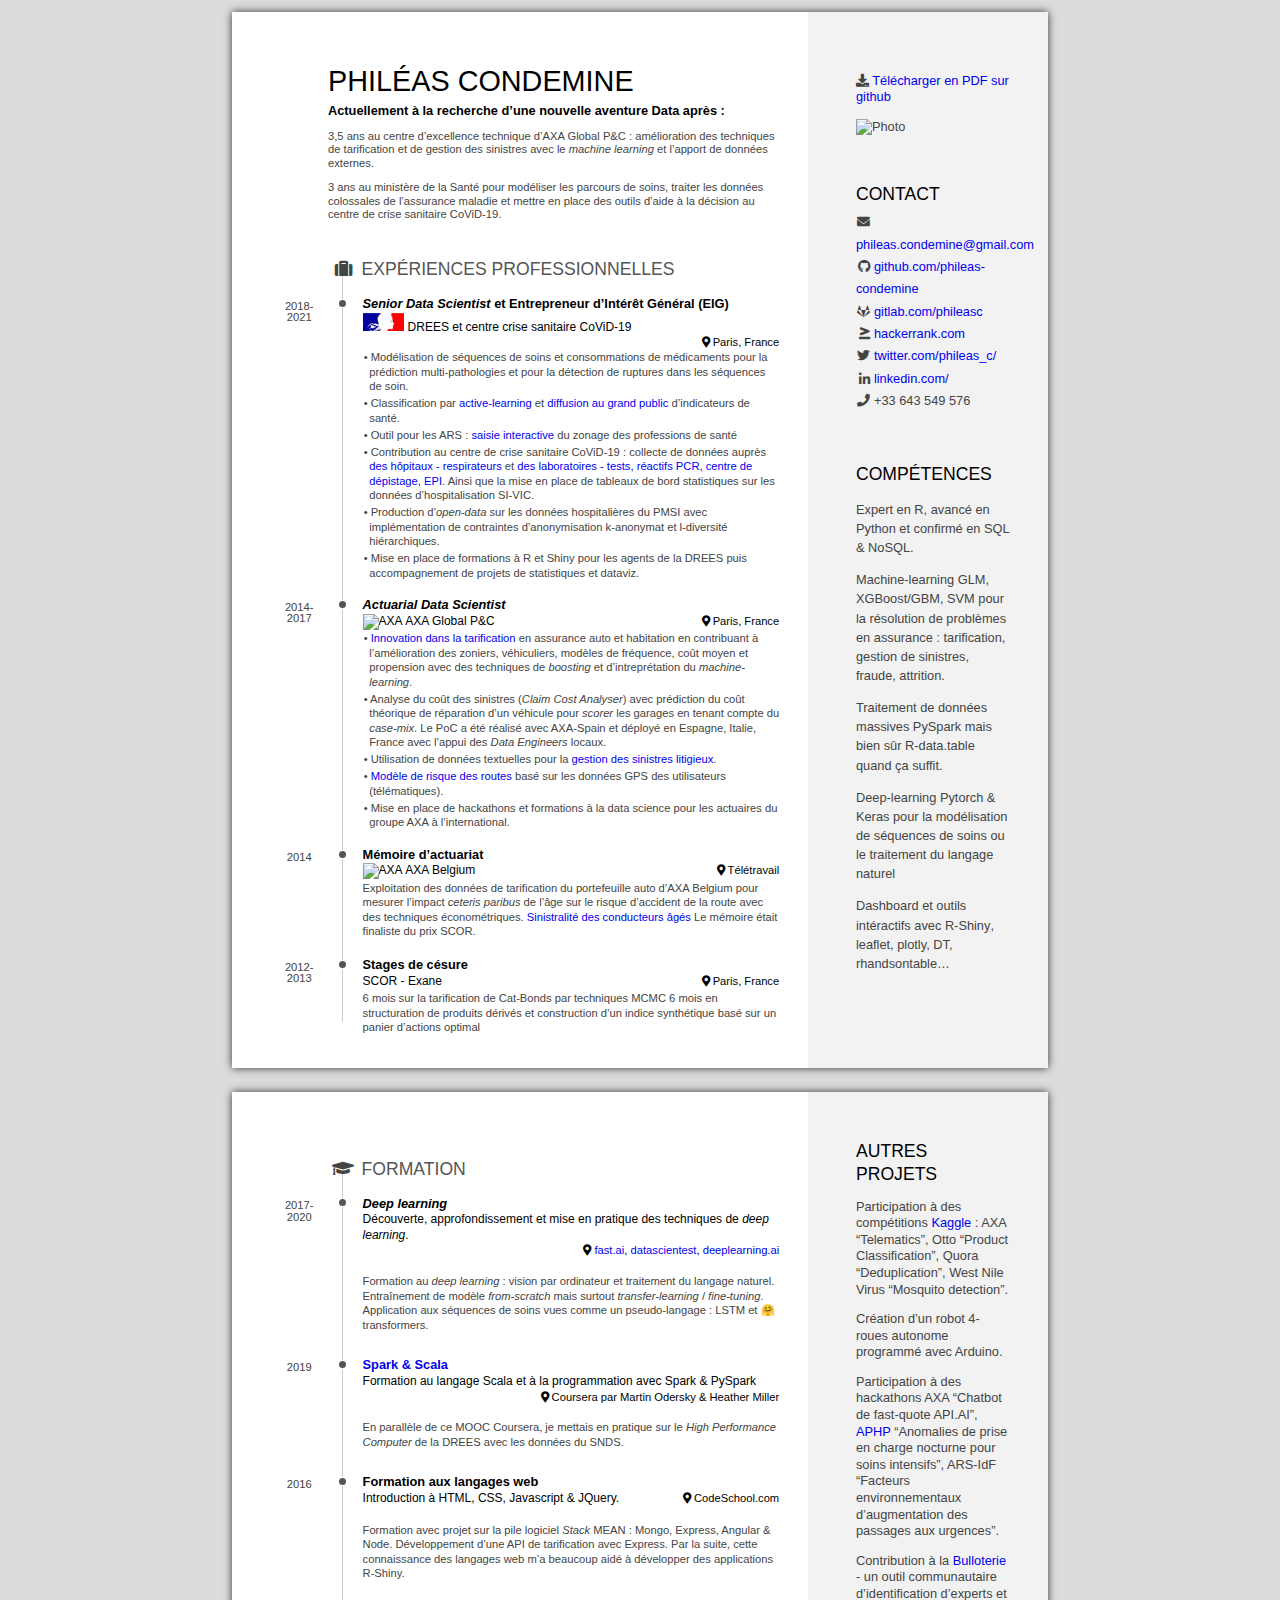
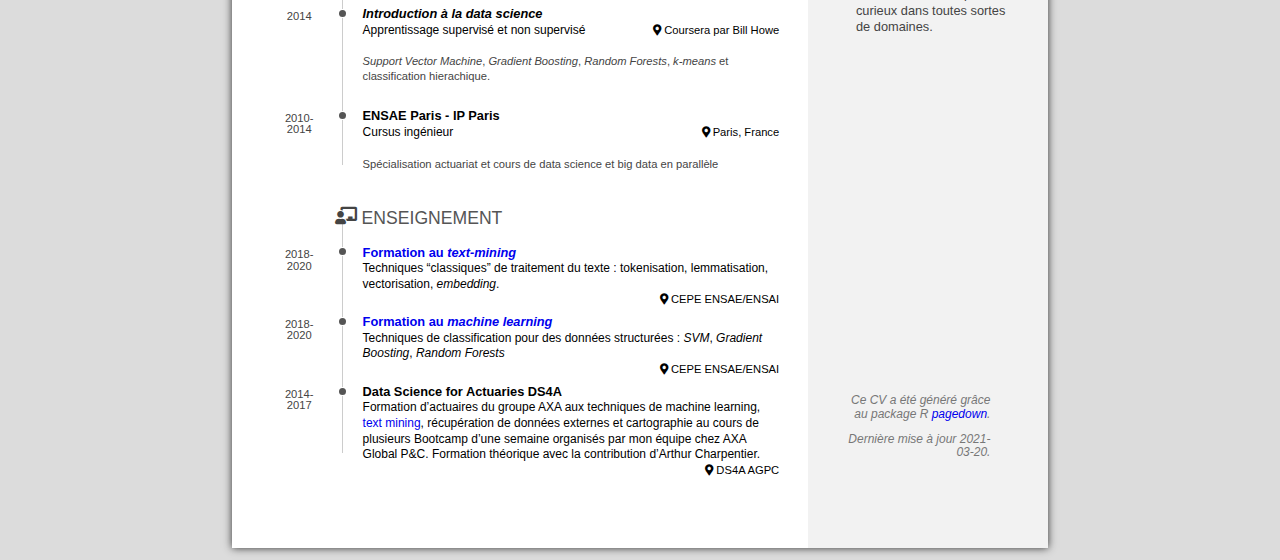
==== docs/docs/index.html @ 0b1e60cf "update 2021-03-21" ====
<!DOCTYPE html>
<html xmlns="http://www.w3.org/1999/xhtml">
  <head>
    <meta charset="utf-8" />
    <meta http-equiv="Content-Type" content="text/html; charset=utf-8" />
    <meta name="generator" content="pandoc" />
    <meta name="viewport" content="width=device-width, initial-scale=1">

    <meta name="author" content="Phileas Condemine" />
    <meta name="date" content="2021-03-20" />
    <title>Philéas CONDEMINE</title>

    
        <script src="site_libs/header-attrs-2.6/header-attrs.js"></script>
        <link href="site_libs/font-awesome-5.1.0/css/all.css" rel="stylesheet" />
        <link href="site_libs/font-awesome-5.1.0/css/v4-shims.css" rel="stylesheet" />
        <link href="site_libs/paged-0.13/css/resume.css" rel="stylesheet" />
        <script src="site_libs/paged-0.13/js/config.js"></script>
        <script src="site_libs/paged-0.13/js/paged.js"></script>
        <script src="site_libs/paged-0.13/js/hooks.js"></script>
    
        <link rel="stylesheet" href="override.css" type="text/css" />
    
  </head>
  <body>

<div id="aside" class="section level1">
<h1>Aside</h1>
<p><i class="fa fa-download"></i> <a href="https://github.com/phileas-condemine/CV_FR_pagedown/raw/master/index.pdf">Télécharger en PDF sur github</a></p>
<p><img src="https://avatars.githubusercontent.com/u/24205662?s=460&amp;u=656ddfd4c840d9eb34e4aeb83baa24d0e0ba599f&amp;v=4" style="width:80.0%" alt="Photo" /></p>
<div id="contact" class="section level2">
<h2>Contact</h2>
<ul>
<li><i class="fa fa-envelope"></i> <a href="mailto:phileas.condemine@gmail.com" class="email">phileas.condemine@gmail.com</a></li>
<li><i class="fa fa-github"></i> <a href="https://github.com/phileas-condemine/">github.com/phileas-condemine</a></li>
<li><i class="fa fa-gitlab"></i> <a href="https://gitlab.com/phileasc">gitlab.com/phileasc</a></li>
<li><i class="fas fa-greater-than-equal"></i> <a href="https://www.hackerrank.com/phileas_condemi1">hackerrank.com</a></li>
<li><i class="fa fa-twitter"></i> <a href="https://twitter.com/phileas_c/">twitter.com/phileas_c/</a></li>
<li><i class="fa fa-linkedin"></i> <a href="https://www.linkedin.com/in/phil%C3%A9as-condemine-6a46025a/">linkedin.com/</a></li>
<li><i class="fa fa-phone"></i> +33 643 549 576</li>
</ul>
</div>
<div id="skills" class="section level2">
<h2>Compétences</h2>
<ul>
<li><p><strong>Expert en R</strong>, <strong>avancé en Python</strong> et <strong>confirmé en SQL &amp; NoSQL</strong>.</p></li>
<li><p>Machine-learning <strong>GLM, XGBoost/GBM, SVM</strong> pour la résolution de problèmes en assurance : tarification, gestion de sinistres, fraude, attrition.</p></li>
<li><p>Traitement de données massives <strong>PySpark</strong> mais bien sûr <strong>R-data.table</strong> quand ça suffit.</p></li>
<li><p>Deep-learning <strong>Pytorch &amp; Keras</strong> pour la modélisation de séquences de soins ou le traitement du langage naturel</p></li>
<li><p>Dashboard et outils intéractifs avec <strong>R-Shiny</strong>, leaflet, plotly, DT, rhandsontable…</p></li>
</ul>
</div>
</div>
<div id="main" class="section level1">
<h1>Main</h1>
<div id="title" class="section level2">
<h2>Philéas CONDEMINE</h2>
<div id="actuellement-à-la-recherche-dune-nouvelle-aventure-data-après" class="section level3">
<h3>Actuellement à la recherche d’une nouvelle aventure Data après :</h3>
<p>3,5 ans au centre d’excellence technique d’AXA Global P&amp;C : amélioration des techniques de <strong>tarification</strong> et de <strong>gestion des sinistres</strong> avec le <em>machine learning</em> et l’apport de données externes.</p>
<p>3 ans au ministère de la Santé pour modéliser les <strong>parcours de soins</strong>, traiter les données colossales de l’assurance maladie et mettre en place des outils d’aide à la décision au <strong>centre de crise sanitaire CoViD-19</strong>.</p>
</div>
</div>
<div id="expériences-professionnelles" class="section level2" data-icon="suitcase">
<h2>Expériences professionnelles</h2>
<div id="senior-data-scientist-et-entrepreneur-dintérêt-général-eig" class="section level3">
<h3><em>Senior Data Scientist</em> et Entrepreneur d’Intérêt Général (EIG)</h3>
<p><img src="img/marianne.jpg" style="width:10.0%" alt="Ministère de la Santé" /> DREES et centre crise sanitaire CoViD-19</p>
<p>Paris, France</p>
<p>2018-2021</p>
<ul>
<li><strong>Modélisation de séquences de soins</strong> et consommations de médicaments pour la prédiction multi-pathologies et pour la détection de ruptures dans les séquences de soin.</li>
<li>Classification par <a href="https://github.com/phileas-condemine/tuto_tagging_indicateurs"><strong>active-learning</strong></a> et <a href="https://drees.shinyapps.io/Cartographie_des_indicateurs"><strong>diffusion au grand public</strong></a> d’indicateurs de santé.</li>
<li>Outil pour les ARS : <a href="https://phileas-condemine.github.io/Zonage_ARS/"><strong>saisie interactive</strong></a> du zonage des professions de santé</li>
<li>Contribution au <strong>centre de crise sanitaire CoViD-19</strong> : collecte de données auprès <a href="https://respirateurs.fabrique.social.gouv.fr/">des hôpitaux - respirateurs</a> et <a href="https://laboratoires.fabrique.social.gouv.fr/">des laboratoires - tests, réactifs PCR, centre de dépistage, EPI</a>. Ainsi que la mise en place de tableaux de bord statistiques sur les données d’hospitalisation SI-VIC.</li>
<li>Production d’<em>open-data</em> sur les données hospitalières du PMSI avec implémentation de contraintes d’<strong>anonymisation</strong> k-anonymat et l-diversité hiérarchiques.</li>
<li>Mise en place de <strong>formations</strong> à <strong>R et Shiny</strong> pour les agents de la DREES puis accompagnement de projets de statistiques et dataviz.</li>
</ul>
</div>
<div id="actuarial-data-scientist" class="section level3">
<h3><em>Actuarial Data Scientist</em></h3>
<p><img src="https://www.axa.fr/content/dam/logo/logo-axa.svg" style="width:10.0%" alt="AXA" /> AXA Global P&amp;C</p>
<p>Paris, France</p>
<p>2014-2017</p>
<ul>
<li><a href="https://docs.google.com/presentation/d/1ObT00LWOOOI2PYufPMII10ciJOTKReESgegVQ-F4yno/edit?usp=sharing"><strong>Innovation dans la tarification</strong></a> en assurance auto et habitation en contribuant à l’amélioration des zoniers, véhiculiers, modèles de fréquence, coût moyen et propension avec des techniques de <em>boosting</em> et d’intreprétation du <em>machine-learning</em>.</li>
<li>Analyse du <strong>coût des sinistres</strong> (<em>Claim Cost Analyser</em>) avec prédiction du coût théorique de réparation d’un véhicule pour <em>scorer</em> les garages en tenant compte du <em>case-mix</em>. Le PoC a été réalisé avec AXA-Spain et déployé en Espagne, Italie, France avec l’appui des <em>Data Engineers</em> locaux.</li>
<li>Utilisation de données textuelles pour la <a href="https://github.com/phileas-condemine/bodily_injury_atp">gestion des sinistres litigieux</a>.</li>
<li><a href="http://www.ressources-actuarielles.net/C12574E200674F5B/0/AC55A21EEC4304E6C1257FB9001CA631">Modèle de risque des routes</a> basé sur les données GPS des utilisateurs (télématiques).</li>
<li>Mise en place de hackathons et formations à la data science pour les actuaires du groupe AXA à l’international.</li>
</ul>
</div>
<div id="mémoire-dactuariat" class="section level3">
<h3>Mémoire d’actuariat</h3>
<p><img src="https://www.axa.fr/content/dam/logo/logo-axa.svg" style="width:10.0%" alt="AXA" /> AXA Belgium</p>
<p>Télétravail</p>
<p>2014</p>
<p>Exploitation des données de tarification du portefeuille auto d’AXA Belgium pour mesurer l’impact <em>ceteris paribus</em> de l’âge sur le risque d’accident de la route avec des techniques économétriques.
<a href="http://www.ressources-actuarielles.net/C12574E200674F5B/0/A7CCC7ACB732ADB3C1257D8900418A17">Sinistralité des conducteurs âgés</a>
Le mémoire était finaliste du prix SCOR.</p>
</div>
<div id="stages-de-césure" class="section level3">
<h3>Stages de césure</h3>
<p>SCOR - Exane</p>
<p>Paris, France</p>
<p>2012-2013</p>
<p>6 mois sur la tarification de Cat-Bonds par techniques MCMC
6 mois en structuration de produits dérivés et construction d’un indice synthétique basé sur un panier d’actions optimal</p>
</div>
</div>
<div id="formation" class="section level2" data-icon="graduation-cap" data-concise="true">
<h2>Formation</h2>
<div id="deep-learning" class="section level3">
<h3><em>Deep learning</em></h3>
<p>Découverte, approfondissement et mise en pratique des techniques de <em>deep learning</em>.</p>
<p><a href="https://www.fast.ai/">fast.ai</a>, <a href="https://datascientest.com/">datascientest</a>, <a href="https://www.coursera.org/specializations/deep-learning">deeplearning.ai</a></p>
<p>2017-2020</p>
<p>Formation au <em>deep learning</em> : vision par ordinateur et traitement du langage naturel. Entraînement de modèle <em>from-scratch</em> mais surtout <em>transfer-learning</em> / <em>fine-tuning</em>. Application aux séquences de soins vues comme un pseudo-langage : LSTM et 🤗 transformers.</p>
</div>
<div id="spark-scala" class="section level3">
<h3><a href="https://fr.coursera.org/specializations/scala">Spark &amp; Scala</a></h3>
<p>Formation au langage Scala et à la programmation avec Spark &amp; PySpark</p>
<p>Coursera par Martin Odersky &amp; Heather Miller</p>
<p>2019</p>
<p>En parallèle de ce MOOC Coursera, je mettais en pratique sur le <em>High Performance Computer</em> de la DREES avec les données du SNDS.</p>
</div>
<div id="formation-aux-langages-web" class="section level3">
<h3>Formation aux langages web</h3>
<p>Introduction à HTML, CSS, Javascript &amp; JQuery.</p>
<p>CodeSchool.com</p>
<p>2016</p>
<p>Formation avec projet sur la pile logiciel <em>Stack</em> MEAN : Mongo, Express, Angular &amp; Node. Développement d’une API de tarification avec Express.
Par la suite, cette connaissance des langages web m’a beaucoup aidé à développer des applications R-Shiny.</p>
</div>
<div id="introduction-à-la-data-science" class="section level3">
<h3><em>Introduction à la data science</em></h3>
<p>Apprentissage supervisé et non supervisé</p>
<p>Coursera par Bill Howe</p>
<p>2014</p>
<p><em>Support Vector Machine</em>, <em>Gradient Boosting</em>, <em>Random Forests</em>, <em>k-means</em> et classification hierachique.</p>
</div>
<div id="ensae-paris---ip-paris" class="section level3">
<h3>ENSAE Paris - IP Paris</h3>
<p>Cursus ingénieur</p>
<p>Paris, France</p>
<p>2010-2014</p>
<p>Spécialisation actuariat et cours de <strong>data science</strong> et <strong>big data</strong> en parallèle</p>
</div>
</div>
<div id="enseignement" class="section level2" data-icon="chalkboard-teacher">
<h2>Enseignement</h2>
<div id="formation-au-text-mining" class="section level3">
<h3><a href="https://docs.google.com/presentation/d/1tXlSRL-lZW5L10xbssmzunB-EXl7tTaw9iy3RSscL-o/edit?usp=sharing">Formation au <em>text-mining</em></a></h3>
<p>Techniques “classiques” de traitement du texte : tokenisation, lemmatisation, vectorisation, <em>embedding</em>.</p>
<p>CEPE ENSAE/ENSAI</p>
<p>2018-2020</p>
</div>
<div id="formation-au-machine-learning" class="section level3">
<h3><a href="https://docs.google.com/presentation/d/11TAeSxZisurpEHFow9vyJxRz_QfZlE6UQKE5dIfu5QM/edit?usp=sharing">Formation au <em>machine learning</em></a></h3>
<p>Techniques de classification pour des données structurées : <em>SVM</em>, <em>Gradient Boosting</em>, <em>Random Forests</em></p>
<p>CEPE ENSAE/ENSAI</p>
<p>2018-2020</p>
</div>
<div id="data-science-for-actuaries-ds4a" class="section level3">
<h3>Data Science for Actuaries DS4A</h3>
<p>Formation d’actuaires du groupe AXA aux techniques de machine learning, <a href="https://github.com/phileas-condemine/text-mining">text mining</a>, récupération de données externes et cartographie au cours de plusieurs Bootcamp d’une semaine organisés par mon équipe chez AXA Global P&amp;C. Formation théorique avec la contribution d’Arthur Charpentier.</p>
<p>DS4A AGPC</p>
<p>2014-2017</p>
</div>
</div>
<div id="disclaimer" class="section level2 aside">
<h2>A propos de ce CV</h2>
<p>Ce CV a été généré grâce au package R <a href="https://github.com/rstudio/pagedown"><strong>pagedown</strong></a>.</p>
<p>Dernière mise à jour 2021-03-20.</p>
</div>
</div>
<div id="bside" class="section level1 aside extra-sidebar">
<h1>Bside</h1>
<div id="autres-projets" class="section level2">
<h2>Autres projets</h2>
<p>Participation à des compétitions <a href="https://www.kaggle.com/arifelk">Kaggle</a> : AXA “Telematics”, Otto “Product Classification”, Quora “Deduplication”, West Nile Virus “Mosquito detection”.</p>
<p>Création d’un robot 4-roues autonome programmé avec Arduino.</p>
<p>Participation à des hackathons AXA “Chatbot de fast-quote API.AI”, <a href="https://www.aphp.fr/contenu/dat-icu-un-datathon-organise-les-20-et-21-janvier-2018-pour-rapprocher-les-reanimateurs-et">APHP</a> “Anomalies de prise en charge nocturne pour soins intensifs”, ARS-IdF “Facteurs environnementaux d’augmentation des passages aux urgences”.</p>
<p>Contribution à la <a href="https://github.com/phileas-condemine/bulloterie">Bulloterie</a> - un outil communautaire d’identification d’experts et curieux dans toutes sortes de domaines.</p>
</div>
</div>

<script>
(function() {
  var i, s, j, el, els;
  var create_el = function(type, className, content, isHTML) {
    var el = document.createElement(type);
    if (className) el.className = className;
    if (content) {
      if (isHTML) {el.innerHTML = content;} else {el.innerText = content;}
    }
    return el;
  }

  // replace h2 title with h1
  var title = document.getElementById('title').querySelector('h2');
  title.parentNode.replaceChild(create_el('h1', false, title.innerHTML, true), title);

  // add the class .aside to #aside
  el = document.getElementById('aside');
  if (el) el.className += ' aside';

  // tweak class names of sections, and add icons
  els = document.getElementById('main').querySelectorAll('.level2');
  for (i = 0; i < els.length; i++) {
    el = els[i];
    if (i === 0 && el.id === 'title') continue;
    el.className += ' main-block';
    if (el.dataset['concise']) el.className += ' concise';
    // if there is no icon, add an icon:
    if (el.firstElementChild.firstChild && el.firstElementChild.firstChild.nodeName !== 'I') {
      s = el.dataset['icon'] || 'bookmark';
      el.firstElementChild.insertBefore(create_el('i', 'fa fa-' + s), el.firstElementChild.firstChild);
    }
  }

  // tweak class names of blocks in sections
  els = document.getElementById('main').querySelectorAll('.level3');
  for (i = 0; i < els.length; i++) {
    el = els[i];
    if (el.parentNode.id === 'title') continue;
    el.className += ' blocks';
    el.innerHTML = '<div class="date"></div>' + '<div class="decorator"></div>' +
      '<div class="details"><header></header><div></div></div>' + el.innerHTML;
    var ps = el.querySelectorAll('p');
    // move the date paragraph to the date div
    if (ps.length >= 3) {
      s = ps[2].innerText;
      s = s === 'N/A' ? [] : s.split(' - ');
      el.removeChild(ps[2]);
      for (j = 0; j < s.length && j < 2; j++) {
        el.children[0].appendChild(create_el('span', false, s[j]))
      }
    }
    // move title, description, location to the details div
    (function(h) {
      h.appendChild(el.children[3]);
      var p = el.children[3];  // description
      if (p.innerText !== 'N/A') {
        h.appendChild(create_el('span', 'place', p.innerHTML, true));
      }
      el.removeChild(p);
      p = el.children[3];  // location
      if (p.innerText !== 'N/A') {
        s = create_el('span', 'location', p.innerHTML, true);
        s.innerHTML = '<i class="fa fa-map-marker-alt"></i> ' + s.innerHTML;
        h.appendChild(s);
      }
      el.removeChild(p);
    })(el.children[2].firstElementChild);
    // move the rest of content in a block into the last div of the details div
    s = el.children[2];
    while (j = s.nextSibling) {
      if (j.className === 'aside') { s = j; continue; }
      el.children[2].lastElementChild.append(j);
    }
  }
})();
</script>


  </body>
</html>
---- docs/docs/site_libs/font-awesome-5.1.0/css/all.css ----
/*!
 * Font Awesome Free 5.1.0 by @fontawesome - https://fontawesome.com
 * License - https://fontawesome.com/license (Icons: CC BY 4.0, Fonts: SIL OFL 1.1, Code: MIT License)
 */
.fa,.fab,.fal,.far,.fas{-moz-osx-font-smoothing:grayscale;-webkit-font-smoothing:antialiased;display:inline-block;font-style:normal;font-variant:normal;text-rendering:auto;line-height:1}.fa-lg{font-size:1.33333em;line-height:.75em;vertical-align:-.0667em}.fa-xs{font-size:.75em}.fa-sm{font-size:.875em}.fa-1x{font-size:1em}.fa-2x{font-size:2em}.fa-3x{font-size:3em}.fa-4x{font-size:4em}.fa-5x{font-size:5em}.fa-6x{font-size:6em}.fa-7x{font-size:7em}.fa-8x{font-size:8em}.fa-9x{font-size:9em}.fa-10x{font-size:10em}.fa-fw{text-align:center;width:1.25em}.fa-ul{list-style-type:none;margin-left:2.5em;padding-left:0}.fa-ul>li{position:relative}.fa-li{left:-2em;position:absolute;text-align:center;width:2em;line-height:inherit}.fa-border{border:.08em solid #eee;border-radius:.1em;padding:.2em .25em .15em}.fa-pull-left{float:left}.fa-pull-right{float:right}.fa.fa-pull-left,.fab.fa-pull-left,.fal.fa-pull-left,.far.fa-pull-left,.fas.fa-pull-left{margin-right:.3em}.fa.fa-pull-right,.fab.fa-pull-right,.fal.fa-pull-right,.far.fa-pull-right,.fas.fa-pull-right{margin-left:.3em}.fa-spin{animation:a 2s infinite linear}.fa-pulse{animation:a 1s infinite steps(8)}@keyframes a{0%{transform:rotate(0deg)}to{transform:rotate(1turn)}}.fa-rotate-90{-ms-filter:"progid:DXImageTransform.Microsoft.BasicImage(rotation=1)";transform:rotate(90deg)}.fa-rotate-180{-ms-filter:"progid:DXImageTransform.Microsoft.BasicImage(rotation=2)";transform:rotate(180deg)}.fa-rotate-270{-ms-filter:"progid:DXImageTransform.Microsoft.BasicImage(rotation=3)";transform:rotate(270deg)}.fa-flip-horizontal{-ms-filter:"progid:DXImageTransform.Microsoft.BasicImage(rotation=0, mirror=1)";transform:scaleX(-1)}.fa-flip-vertical{transform:scaleY(-1)}.fa-flip-horizontal.fa-flip-vertical,.fa-flip-vertical{-ms-filter:"progid:DXImageTransform.Microsoft.BasicImage(rotation=2, mirror=1)"}.fa-flip-horizontal.fa-flip-vertical{transform:scale(-1)}:root .fa-flip-horizontal,:root .fa-flip-vertical,:root .fa-rotate-90,:root .fa-rotate-180,:root .fa-rotate-270{-webkit-filter:none;filter:none}.fa-stack{display:inline-block;height:2em;line-height:2em;position:relative;vertical-align:middle;width:2em}.fa-stack-1x,.fa-stack-2x{left:0;position:absolute;text-align:center;width:100%}.fa-stack-1x{line-height:inherit}.fa-stack-2x{font-size:2em}.fa-inverse{color:#fff}.fa-500px:before{content:"\f26e"}.fa-accessible-icon:before{content:"\f368"}.fa-accusoft:before{content:"\f369"}.fa-address-book:before{content:"\f2b9"}.fa-address-card:before{content:"\f2bb"}.fa-adjust:before{content:"\f042"}.fa-adn:before{content:"\f170"}.fa-adversal:before{content:"\f36a"}.fa-affiliatetheme:before{content:"\f36b"}.fa-algolia:before{content:"\f36c"}.fa-align-center:before{content:"\f037"}.fa-align-justify:before{content:"\f039"}.fa-align-left:before{content:"\f036"}.fa-align-right:before{content:"\f038"}.fa-allergies:before{content:"\f461"}.fa-amazon:before{content:"\f270"}.fa-amazon-pay:before{content:"\f42c"}.fa-ambulance:before{content:"\f0f9"}.fa-american-sign-language-interpreting:before{content:"\f2a3"}.fa-amilia:before{content:"\f36d"}.fa-anchor:before{content:"\f13d"}.fa-android:before{content:"\f17b"}.fa-angellist:before{content:"\f209"}.fa-angle-double-down:before{content:"\f103"}.fa-angle-double-left:before{content:"\f100"}.fa-angle-double-right:before{content:"\f101"}.fa-angle-double-up:before{content:"\f102"}.fa-angle-down:before{content:"\f107"}.fa-angle-left:before{content:"\f104"}.fa-angle-right:before{content:"\f105"}.fa-angle-up:before{content:"\f106"}.fa-angry:before{content:"\f556"}.fa-angrycreative:before{content:"\f36e"}.fa-angular:before{content:"\f420"}.fa-app-store:before{content:"\f36f"}.fa-app-store-ios:before{content:"\f370"}.fa-apper:before{content:"\f371"}.fa-apple:before{content:"\f179"}.fa-apple-pay:before{content:"\f415"}.fa-archive:before{content:"\f187"}.fa-archway:before{content:"\f557"}.fa-arrow-alt-circle-down:before{content:"\f358"}.fa-arrow-alt-circle-left:before{content:"\f359"}.fa-arrow-alt-circle-right:before{content:"\f35a"}.fa-arrow-alt-circle-up:before{content:"\f35b"}.fa-arrow-circle-down:before{content:"\f0ab"}.fa-arrow-circle-left:before{content:"\f0a8"}.fa-arrow-circle-right:before{content:"\f0a9"}.fa-arrow-circle-up:before{content:"\f0aa"}.fa-arrow-down:before{content:"\f063"}.fa-arrow-left:before{content:"\f060"}.fa-arrow-right:before{content:"\f061"}.fa-arrow-up:before{content:"\f062"}.fa-arrows-alt:before{content:"\f0b2"}.fa-arrows-alt-h:before{content:"\f337"}.fa-arrows-alt-v:before{content:"\f338"}.fa-assistive-listening-systems:before{content:"\f2a2"}.fa-asterisk:before{content:"\f069"}.fa-asymmetrik:before{content:"\f372"}.fa-at:before{content:"\f1fa"}.fa-atlas:before{content:"\f558"}.fa-audible:before{content:"\f373"}.fa-audio-description:before{content:"\f29e"}.fa-autoprefixer:before{content:"\f41c"}.fa-avianex:before{content:"\f374"}.fa-aviato:before{content:"\f421"}.fa-award:before{content:"\f559"}.fa-aws:before{content:"\f375"}.fa-backspace:before{content:"\f55a"}.fa-backward:before{content:"\f04a"}.fa-balance-scale:before{content:"\f24e"}.fa-ban:before{content:"\f05e"}.fa-band-aid:before{content:"\f462"}.fa-bandcamp:before{content:"\f2d5"}.fa-barcode:before{content:"\f02a"}.fa-bars:before{content:"\f0c9"}.fa-baseball-ball:before{content:"\f433"}.fa-basketball-ball:before{content:"\f434"}.fa-bath:before{content:"\f2cd"}.fa-battery-empty:before{content:"\f244"}.fa-battery-full:before{content:"\f240"}.fa-battery-half:before{content:"\f242"}.fa-battery-quarter:before{content:"\f243"}.fa-battery-three-quarters:before{content:"\f241"}.fa-bed:before{content:"\f236"}.fa-beer:before{content:"\f0fc"}.fa-behance:before{content:"\f1b4"}.fa-behance-square:before{content:"\f1b5"}.fa-bell:before{content:"\f0f3"}.fa-bell-slash:before{content:"\f1f6"}.fa-bezier-curve:before{content:"\f55b"}.fa-bicycle:before{content:"\f206"}.fa-bimobject:before{content:"\f378"}.fa-binoculars:before{content:"\f1e5"}.fa-birthday-cake:before{content:"\f1fd"}.fa-bitbucket:before{content:"\f171"}.fa-bitcoin:before{content:"\f379"}.fa-bity:before{content:"\f37a"}.fa-black-tie:before{content:"\f27e"}.fa-blackberry:before{content:"\f37b"}.fa-blender:before{content:"\f517"}.fa-blind:before{content:"\f29d"}.fa-blogger:before{content:"\f37c"}.fa-blogger-b:before{content:"\f37d"}.fa-bluetooth:before{content:"\f293"}.fa-bluetooth-b:before{content:"\f294"}.fa-bold:before{content:"\f032"}.fa-bolt:before{content:"\f0e7"}.fa-bomb:before{content:"\f1e2"}.fa-bong:before{content:"\f55c"}.fa-book:before{content:"\f02d"}.fa-book-open:before{content:"\f518"}.fa-bookmark:before{content:"\f02e"}.fa-bowling-ball:before{content:"\f436"}.fa-box:before{content:"\f466"}.fa-box-open:before{content:"\f49e"}.fa-boxes:before{content:"\f468"}.fa-braille:before{content:"\f2a1"}.fa-briefcase:before{content:"\f0b1"}.fa-briefcase-medical:before{content:"\f469"}.fa-broadcast-tower:before{content:"\f519"}.fa-broom:before{content:"\f51a"}.fa-brush:before{content:"\f55d"}.fa-btc:before{content:"\f15a"}.fa-bug:before{content:"\f188"}.fa-building:before{content:"\f1ad"}.fa-bullhorn:before{content:"\f0a1"}.fa-bullseye:before{content:"\f140"}.fa-burn:before{content:"\f46a"}.fa-buromobelexperte:before{content:"\f37f"}.fa-bus:before{content:"\f207"}.fa-bus-alt:before{content:"\f55e"}.fa-buysellads:before{content:"\f20d"}.fa-calculator:before{content:"\f1ec"}.fa-calendar:before{content:"\f133"}.fa-calendar-alt:before{content:"\f073"}.fa-calendar-check:before{content:"\f274"}.fa-calendar-minus:before{content:"\f272"}.fa-calendar-plus:before{content:"\f271"}.fa-calendar-times:before{content:"\f273"}.fa-camera:before{content:"\f030"}.fa-camera-retro:before{content:"\f083"}.fa-cannabis:before{content:"\f55f"}.fa-capsules:before{content:"\f46b"}.fa-car:before{content:"\f1b9"}.fa-caret-down:before{content:"\f0d7"}.fa-caret-left:before{content:"\f0d9"}.fa-caret-right:before{content:"\f0da"}.fa-caret-square-down:before{content:"\f150"}.fa-caret-square-left:before{content:"\f191"}.fa-caret-square-right:before{content:"\f152"}.fa-caret-square-up:before{content:"\f151"}.fa-caret-up:before{content:"\f0d8"}.fa-cart-arrow-down:before{content:"\f218"}.fa-cart-plus:before{content:"\f217"}.fa-cc-amazon-pay:before{content:"\f42d"}.fa-cc-amex:before{content:"\f1f3"}.fa-cc-apple-pay:before{content:"\f416"}.fa-cc-diners-club:before{content:"\f24c"}.fa-cc-discover:before{content:"\f1f2"}.fa-cc-jcb:before{content:"\f24b"}.fa-cc-mastercard:before{content:"\f1f1"}.fa-cc-paypal:before{content:"\f1f4"}.fa-cc-stripe:before{content:"\f1f5"}.fa-cc-visa:before{content:"\f1f0"}.fa-centercode:before{content:"\f380"}.fa-certificate:before{content:"\f0a3"}.fa-chalkboard:before{content:"\f51b"}.fa-chalkboard-teacher:before{content:"\f51c"}.fa-chart-area:before{content:"\f1fe"}.fa-chart-bar:before{content:"\f080"}.fa-chart-line:before{content:"\f201"}.fa-chart-pie:before{content:"\f200"}.fa-check:before{content:"\f00c"}.fa-check-circle:before{content:"\f058"}.fa-check-double:before{content:"\f560"}.fa-check-square:before{content:"\f14a"}.fa-chess:before{content:"\f439"}.fa-chess-bishop:before{content:"\f43a"}.fa-chess-board:before{content:"\f43c"}.fa-chess-king:before{content:"\f43f"}.fa-chess-knight:before{content:"\f441"}.fa-chess-pawn:before{content:"\f443"}.fa-chess-queen:before{content:"\f445"}.fa-chess-rook:before{content:"\f447"}.fa-chevron-circle-down:before{content:"\f13a"}.fa-chevron-circle-left:before{content:"\f137"}.fa-chevron-circle-right:before{content:"\f138"}.fa-chevron-circle-up:before{content:"\f139"}.fa-chevron-down:before{content:"\f078"}.fa-chevron-left:before{content:"\f053"}.fa-chevron-right:before{content:"\f054"}.fa-chevron-up:before{content:"\f077"}.fa-child:before{content:"\f1ae"}.fa-chrome:before{content:"\f268"}.fa-church:before{content:"\f51d"}.fa-circle:before{content:"\f111"}.fa-circle-notch:before{content:"\f1ce"}.fa-clipboard:before{content:"\f328"}.fa-clipboard-check:before{content:"\f46c"}.fa-clipboard-list:before{content:"\f46d"}.fa-clock:before{content:"\f017"}.fa-clone:before{content:"\f24d"}.fa-closed-captioning:before{content:"\f20a"}.fa-cloud:before{content:"\f0c2"}.fa-cloud-download-alt:before{content:"\f381"}.fa-cloud-upload-alt:before{content:"\f382"}.fa-cloudscale:before{content:"\f383"}.fa-cloudsmith:before{content:"\f384"}.fa-cloudversify:before{content:"\f385"}.fa-cocktail:before{content:"\f561"}.fa-code:before{content:"\f121"}.fa-code-branch:before{content:"\f126"}.fa-codepen:before{content:"\f1cb"}.fa-codiepie:before{content:"\f284"}.fa-coffee:before{content:"\f0f4"}.fa-cog:before{content:"\f013"}.fa-cogs:before{content:"\f085"}.fa-coins:before{content:"\f51e"}.fa-columns:before{content:"\f0db"}.fa-comment:before{content:"\f075"}.fa-comment-alt:before{content:"\f27a"}.fa-comment-dots:before{content:"\f4ad"}.fa-comment-slash:before{content:"\f4b3"}.fa-comments:before{content:"\f086"}.fa-compact-disc:before{content:"\f51f"}.fa-compass:before{content:"\f14e"}.fa-compress:before{content:"\f066"}.fa-concierge-bell:before{content:"\f562"}.fa-connectdevelop:before{content:"\f20e"}.fa-contao:before{content:"\f26d"}.fa-cookie:before{content:"\f563"}.fa-cookie-bite:before{content:"\f564"}.fa-copy:before{content:"\f0c5"}.fa-copyright:before{content:"\f1f9"}.fa-couch:before{content:"\f4b8"}.fa-cpanel:before{content:"\f388"}.fa-creative-commons:before{content:"\f25e"}.fa-creative-commons-by:before{content:"\f4e7"}.fa-creative-commons-nc:before{content:"\f4e8"}.fa-creative-commons-nc-eu:before{content:"\f4e9"}.fa-creative-commons-nc-jp:before{content:"\f4ea"}.fa-creative-commons-nd:before{content:"\f4eb"}.fa-creative-commons-pd:before{content:"\f4ec"}.fa-creative-commons-pd-alt:before{content:"\f4ed"}.fa-creative-commons-remix:before{content:"\f4ee"}.fa-creative-commons-sa:before{content:"\f4ef"}.fa-creative-commons-sampling:before{content:"\f4f0"}.fa-creative-commons-sampling-plus:before{content:"\f4f1"}.fa-creative-commons-share:before{content:"\f4f2"}.fa-credit-card:before{content:"\f09d"}.fa-crop:before{content:"\f125"}.fa-crop-alt:before{content:"\f565"}.fa-crosshairs:before{content:"\f05b"}.fa-crow:before{content:"\f520"}.fa-crown:before{content:"\f521"}.fa-css3:before{content:"\f13c"}.fa-css3-alt:before{content:"\f38b"}.fa-cube:before{content:"\f1b2"}.fa-cubes:before{content:"\f1b3"}.fa-cut:before{content:"\f0c4"}.fa-cuttlefish:before{content:"\f38c"}.fa-d-and-d:before{content:"\f38d"}.fa-dashcube:before{content:"\f210"}.fa-database:before{content:"\f1c0"}.fa-deaf:before{content:"\f2a4"}.fa-delicious:before{content:"\f1a5"}.fa-deploydog:before{content:"\f38e"}.fa-deskpro:before{content:"\f38f"}.fa-desktop:before{content:"\f108"}.fa-deviantart:before{content:"\f1bd"}.fa-diagnoses:before{content:"\f470"}.fa-dice:before{content:"\f522"}.fa-dice-five:before{content:"\f523"}.fa-dice-four:before{content:"\f524"}.fa-dice-one:before{content:"\f525"}.fa-dice-six:before{content:"\f526"}.fa-dice-three:before{content:"\f527"}.fa-dice-two:before{content:"\f528"}.fa-digg:before{content:"\f1a6"}.fa-digital-ocean:before{content:"\f391"}.fa-digital-tachograph:before{content:"\f566"}.fa-discord:before{content:"\f392"}.fa-discourse:before{content:"\f393"}.fa-divide:before{content:"\f529"}.fa-dizzy:before{content:"\f567"}.fa-dna:before{content:"\f471"}.fa-dochub:before{content:"\f394"}.fa-docker:before{content:"\f395"}.fa-dollar-sign:before{content:"\f155"}.fa-dolly:before{content:"\f472"}.fa-dolly-flatbed:before{content:"\f474"}.fa-donate:before{content:"\f4b9"}.fa-door-closed:before{content:"\f52a"}.fa-door-open:before{content:"\f52b"}.fa-dot-circle:before{content:"\f192"}.fa-dove:before{content:"\f4ba"}.fa-download:before{content:"\f019"}.fa-draft2digital:before{content:"\f396"}.fa-drafting-compass:before{content:"\f568"}.fa-dribbble:before{content:"\f17d"}.fa-dribbble-square:before{content:"\f397"}.fa-dropbox:before{content:"\f16b"}.fa-drum:before{content:"\f569"}.fa-drum-steelpan:before{content:"\f56a"}.fa-drupal:before{content:"\f1a9"}.fa-dumbbell:before{content:"\f44b"}.fa-dyalog:before{content:"\f399"}.fa-earlybirds:before{content:"\f39a"}.fa-ebay:before{content:"\f4f4"}.fa-edge:before{content:"\f282"}.fa-edit:before{content:"\f044"}.fa-eject:before{content:"\f052"}.fa-elementor:before{content:"\f430"}.fa-ellipsis-h:before{content:"\f141"}.fa-ellipsis-v:before{content:"\f142"}.fa-ember:before{content:"\f423"}.fa-empire:before{content:"\f1d1"}.fa-envelope:before{content:"\f0e0"}.fa-envelope-open:before{content:"\f2b6"}.fa-envelope-square:before{content:"\f199"}.fa-envira:before{content:"\f299"}.fa-equals:before{content:"\f52c"}.fa-eraser:before{content:"\f12d"}.fa-erlang:before{content:"\f39d"}.fa-ethereum:before{content:"\f42e"}.fa-etsy:before{content:"\f2d7"}.fa-euro-sign:before{content:"\f153"}.fa-exchange-alt:before{content:"\f362"}.fa-exclamation:before{content:"\f12a"}.fa-exclamation-circle:before{content:"\f06a"}.fa-exclamation-triangle:before{content:"\f071"}.fa-expand:before{content:"\f065"}.fa-expand-arrows-alt:before{content:"\f31e"}.fa-expeditedssl:before{content:"\f23e"}.fa-external-link-alt:before{content:"\f35d"}.fa-external-link-square-alt:before{content:"\f360"}.fa-eye:before{content:"\f06e"}.fa-eye-dropper:before{content:"\f1fb"}.fa-eye-slash:before{content:"\f070"}.fa-facebook:before{content:"\f09a"}.fa-facebook-f:before{content:"\f39e"}.fa-facebook-messenger:before{content:"\f39f"}.fa-facebook-square:before{content:"\f082"}.fa-fast-backward:before{content:"\f049"}.fa-fast-forward:before{content:"\f050"}.fa-fax:before{content:"\f1ac"}.fa-feather:before{content:"\f52d"}.fa-feather-alt:before{content:"\f56b"}.fa-female:before{content:"\f182"}.fa-fighter-jet:before{content:"\f0fb"}.fa-file:before{content:"\f15b"}.fa-file-alt:before{content:"\f15c"}.fa-file-archive:before{content:"\f1c6"}.fa-file-audio:before{content:"\f1c7"}.fa-file-code:before{content:"\f1c9"}.fa-file-contract:before{content:"\f56c"}.fa-file-download:before{content:"\f56d"}.fa-file-excel:before{content:"\f1c3"}.fa-file-export:before{content:"\f56e"}.fa-file-image:before{content:"\f1c5"}.fa-file-import:before{content:"\f56f"}.fa-file-invoice:before{content:"\f570"}.fa-file-invoice-dollar:before{content:"\f571"}.fa-file-medical:before{content:"\f477"}.fa-file-medical-alt:before{content:"\f478"}.fa-file-pdf:before{content:"\f1c1"}.fa-file-powerpoint:before{content:"\f1c4"}.fa-file-prescription:before{content:"\f572"}.fa-file-signature:before{content:"\f573"}.fa-file-upload:before{content:"\f574"}.fa-file-video:before{content:"\f1c8"}.fa-file-word:before{content:"\f1c2"}.fa-fill:before{content:"\f575"}.fa-fill-drip:before{content:"\f576"}.fa-film:before{content:"\f008"}.fa-filter:before{content:"\f0b0"}.fa-fingerprint:before{content:"\f577"}.fa-fire:before{content:"\f06d"}.fa-fire-extinguisher:before{content:"\f134"}.fa-firefox:before{content:"\f269"}.fa-first-aid:before{content:"\f479"}.fa-first-order:before{content:"\f2b0"}.fa-first-order-alt:before{content:"\f50a"}.fa-firstdraft:before{content:"\f3a1"}.fa-fish:before{content:"\f578"}.fa-flag:before{content:"\f024"}.fa-flag-checkered:before{content:"\f11e"}.fa-flask:before{content:"\f0c3"}.fa-flickr:before{content:"\f16e"}.fa-flipboard:before{content:"\f44d"}.fa-flushed:before{content:"\f579"}.fa-fly:before{content:"\f417"}.fa-folder:before{content:"\f07b"}.fa-folder-open:before{content:"\f07c"}.fa-font:before{content:"\f031"}.fa-font-awesome:before{content:"\f2b4"}.fa-font-awesome-alt:before{content:"\f35c"}.fa-font-awesome-flag:before{content:"\f425"}.fa-font-awesome-logo-full:before{content:"\f4e6"}.fa-fonticons:before{content:"\f280"}.fa-fonticons-fi:before{content:"\f3a2"}.fa-football-ball:before{content:"\f44e"}.fa-fort-awesome:before{content:"\f286"}.fa-fort-awesome-alt:before{content:"\f3a3"}.fa-forumbee:before{content:"\f211"}.fa-forward:before{content:"\f04e"}.fa-foursquare:before{content:"\f180"}.fa-free-code-camp:before{content:"\f2c5"}.fa-freebsd:before{content:"\f3a4"}.fa-frog:before{content:"\f52e"}.fa-frown:before{content:"\f119"}.fa-frown-open:before{content:"\f57a"}.fa-fulcrum:before{content:"\f50b"}.fa-futbol:before{content:"\f1e3"}.fa-galactic-republic:before{content:"\f50c"}.fa-galactic-senate:before{content:"\f50d"}.fa-gamepad:before{content:"\f11b"}.fa-gas-pump:before{content:"\f52f"}.fa-gavel:before{content:"\f0e3"}.fa-gem:before{content:"\f3a5"}.fa-genderless:before{content:"\f22d"}.fa-get-pocket:before{content:"\f265"}.fa-gg:before{content:"\f260"}.fa-gg-circle:before{content:"\f261"}.fa-gift:before{content:"\f06b"}.fa-git:before{content:"\f1d3"}.fa-git-square:before{content:"\f1d2"}.fa-github:before{content:"\f09b"}.fa-github-alt:before{content:"\f113"}.fa-github-square:before{content:"\f092"}.fa-gitkraken:before{content:"\f3a6"}.fa-gitlab:before{content:"\f296"}.fa-gitter:before{content:"\f426"}.fa-glass-martini:before{content:"\f000"}.fa-glass-martini-alt:before{content:"\f57b"}.fa-glasses:before{content:"\f530"}.fa-glide:before{content:"\f2a5"}.fa-glide-g:before{content:"\f2a6"}.fa-globe:before{content:"\f0ac"}.fa-globe-africa:before{content:"\f57c"}.fa-globe-americas:before{content:"\f57d"}.fa-globe-asia:before{content:"\f57e"}.fa-gofore:before{content:"\f3a7"}.fa-golf-ball:before{content:"\f450"}.fa-goodreads:before{content:"\f3a8"}.fa-goodreads-g:before{content:"\f3a9"}.fa-google:before{content:"\f1a0"}.fa-google-drive:before{content:"\f3aa"}.fa-google-play:before{content:"\f3ab"}.fa-google-plus:before{content:"\f2b3"}.fa-google-plus-g:before{content:"\f0d5"}.fa-google-plus-square:before{content:"\f0d4"}.fa-google-wallet:before{content:"\f1ee"}.fa-graduation-cap:before{content:"\f19d"}.fa-gratipay:before{content:"\f184"}.fa-grav:before{content:"\f2d6"}.fa-greater-than:before{content:"\f531"}.fa-greater-than-equal:before{content:"\f532"}.fa-grimace:before{content:"\f57f"}.fa-grin:before{content:"\f580"}.fa-grin-alt:before{content:"\f581"}.fa-grin-beam:before{content:"\f582"}.fa-grin-beam-sweat:before{content:"\f583"}.fa-grin-hearts:before{content:"\f584"}.fa-grin-squint:before{content:"\f585"}.fa-grin-squint-tears:before{content:"\f586"}.fa-grin-stars:before{content:"\f587"}.fa-grin-tears:before{content:"\f588"}.fa-grin-tongue:before{content:"\f589"}.fa-grin-tongue-squint:before{content:"\f58a"}.fa-grin-tongue-wink:before{content:"\f58b"}.fa-grin-wink:before{content:"\f58c"}.fa-grip-horizontal:before{content:"\f58d"}.fa-grip-vertical:before{content:"\f58e"}.fa-gripfire:before{content:"\f3ac"}.fa-grunt:before{content:"\f3ad"}.fa-gulp:before{content:"\f3ae"}.fa-h-square:before{content:"\f0fd"}.fa-hacker-news:before{content:"\f1d4"}.fa-hacker-news-square:before{content:"\f3af"}.fa-hand-holding:before{content:"\f4bd"}.fa-hand-holding-heart:before{content:"\f4be"}.fa-hand-holding-usd:before{content:"\f4c0"}.fa-hand-lizard:before{content:"\f258"}.fa-hand-paper:before{content:"\f256"}.fa-hand-peace:before{content:"\f25b"}.fa-hand-point-down:before{content:"\f0a7"}.fa-hand-point-left:before{content:"\f0a5"}.fa-hand-point-right:before{content:"\f0a4"}.fa-hand-point-up:before{content:"\f0a6"}.fa-hand-pointer:before{content:"\f25a"}.fa-hand-rock:before{content:"\f255"}.fa-hand-scissors:before{content:"\f257"}.fa-hand-spock:before{content:"\f259"}.fa-hands:before{content:"\f4c2"}.fa-hands-helping:before{content:"\f4c4"}.fa-handshake:before{content:"\f2b5"}.fa-hashtag:before{content:"\f292"}.fa-hdd:before{content:"\f0a0"}.fa-heading:before{content:"\f1dc"}.fa-headphones:before{content:"\f025"}.fa-headphones-alt:before{content:"\f58f"}.fa-headset:before{content:"\f590"}.fa-heart:before{content:"\f004"}.fa-heartbeat:before{content:"\f21e"}.fa-helicopter:before{content:"\f533"}.fa-highlighter:before{content:"\f591"}.fa-hips:before{content:"\f452"}.fa-hire-a-helper:before{content:"\f3b0"}.fa-history:before{content:"\f1da"}.fa-hockey-puck:before{content:"\f453"}.fa-home:before{content:"\f015"}.fa-hooli:before{content:"\f427"}.fa-hornbill:before{content:"\f592"}.fa-hospital:before{content:"\f0f8"}.fa-hospital-alt:before{content:"\f47d"}.fa-hospital-symbol:before{content:"\f47e"}.fa-hot-tub:before{content:"\f593"}.fa-hotel:before{content:"\f594"}.fa-hotjar:before{content:"\f3b1"}.fa-hourglass:before{content:"\f254"}.fa-hourglass-end:before{content:"\f253"}.fa-hourglass-half:before{content:"\f252"}.fa-hourglass-start:before{content:"\f251"}.fa-houzz:before{content:"\f27c"}.fa-html5:before{content:"\f13b"}.fa-hubspot:before{content:"\f3b2"}.fa-i-cursor:before{content:"\f246"}.fa-id-badge:before{content:"\f2c1"}.fa-id-card:before{content:"\f2c2"}.fa-id-card-alt:before{content:"\f47f"}.fa-image:before{content:"\f03e"}.fa-images:before{content:"\f302"}.fa-imdb:before{content:"\f2d8"}.fa-inbox:before{content:"\f01c"}.fa-indent:before{content:"\f03c"}.fa-industry:before{content:"\f275"}.fa-infinity:before{content:"\f534"}.fa-info:before{content:"\f129"}.fa-info-circle:before{content:"\f05a"}.fa-instagram:before{content:"\f16d"}.fa-internet-explorer:before{content:"\f26b"}.fa-ioxhost:before{content:"\f208"}.fa-italic:before{content:"\f033"}.fa-itunes:before{content:"\f3b4"}.fa-itunes-note:before{content:"\f3b5"}.fa-java:before{content:"\f4e4"}.fa-jedi-order:before{content:"\f50e"}.fa-jenkins:before{content:"\f3b6"}.fa-joget:before{content:"\f3b7"}.fa-joint:before{content:"\f595"}.fa-joomla:before{content:"\f1aa"}.fa-js:before{content:"\f3b8"}.fa-js-square:before{content:"\f3b9"}.fa-jsfiddle:before{content:"\f1cc"}.fa-key:before{content:"\f084"}.fa-keybase:before{content:"\f4f5"}.fa-keyboard:before{content:"\f11c"}.fa-keycdn:before{content:"\f3ba"}.fa-kickstarter:before{content:"\f3bb"}.fa-kickstarter-k:before{content:"\f3bc"}.fa-kiss:before{content:"\f596"}.fa-kiss-beam:before{content:"\f597"}.fa-kiss-wink-heart:before{content:"\f598"}.fa-kiwi-bird:before{content:"\f535"}.fa-korvue:before{content:"\f42f"}.fa-language:before{content:"\f1ab"}.fa-laptop:before{content:"\f109"}.fa-laravel:before{content:"\f3bd"}.fa-lastfm:before{content:"\f202"}.fa-lastfm-square:before{content:"\f203"}.fa-laugh:before{content:"\f599"}.fa-laugh-beam:before{content:"\f59a"}.fa-laugh-squint:before{content:"\f59b"}.fa-laugh-wink:before{content:"\f59c"}.fa-leaf:before{content:"\f06c"}.fa-leanpub:before{content:"\f212"}.fa-lemon:before{content:"\f094"}.fa-less:before{content:"\f41d"}.fa-less-than:before{content:"\f536"}.fa-less-than-equal:before{content:"\f537"}.fa-level-down-alt:before{content:"\f3be"}.fa-level-up-alt:before{content:"\f3bf"}.fa-life-ring:before{content:"\f1cd"}.fa-lightbulb:before{content:"\f0eb"}.fa-line:before{content:"\f3c0"}.fa-link:before{content:"\f0c1"}.fa-linkedin:before{content:"\f08c"}.fa-linkedin-in:before{content:"\f0e1"}.fa-linode:before{content:"\f2b8"}.fa-linux:before{content:"\f17c"}.fa-lira-sign:before{content:"\f195"}.fa-list:before{content:"\f03a"}.fa-list-alt:before{content:"\f022"}.fa-list-ol:before{content:"\f0cb"}.fa-list-ul:before{content:"\f0ca"}.fa-location-arrow:before{content:"\f124"}.fa-lock:before{content:"\f023"}.fa-lock-open:before{content:"\f3c1"}.fa-long-arrow-alt-down:before{content:"\f309"}.fa-long-arrow-alt-left:before{content:"\f30a"}.fa-long-arrow-alt-right:before{content:"\f30b"}.fa-long-arrow-alt-up:before{content:"\f30c"}.fa-low-vision:before{content:"\f2a8"}.fa-luggage-cart:before{content:"\f59d"}.fa-lyft:before{content:"\f3c3"}.fa-magento:before{content:"\f3c4"}.fa-magic:before{content:"\f0d0"}.fa-magnet:before{content:"\f076"}.fa-mailchimp:before{content:"\f59e"}.fa-male:before{content:"\f183"}.fa-mandalorian:before{content:"\f50f"}.fa-map:before{content:"\f279"}.fa-map-marked:before{content:"\f59f"}.fa-map-marked-alt:before{content:"\f5a0"}.fa-map-marker:before{content:"\f041"}.fa-map-marker-alt:before{content:"\f3c5"}.fa-map-pin:before{content:"\f276"}.fa-map-signs:before{content:"\f277"}.fa-marker:before{content:"\f5a1"}.fa-mars:before{content:"\f222"}.fa-mars-double:before{content:"\f227"}.fa-mars-stroke:before{content:"\f229"}.fa-mars-stroke-h:before{content:"\f22b"}.fa-mars-stroke-v:before{content:"\f22a"}.fa-mastodon:before{content:"\f4f6"}.fa-maxcdn:before{content:"\f136"}.fa-medal:before{content:"\f5a2"}.fa-medapps:before{content:"\f3c6"}.fa-medium:before{content:"\f23a"}.fa-medium-m:before{content:"\f3c7"}.fa-medkit:before{content:"\f0fa"}.fa-medrt:before{content:"\f3c8"}.fa-meetup:before{content:"\f2e0"}.fa-megaport:before{content:"\f5a3"}.fa-meh:before{content:"\f11a"}.fa-meh-blank:before{content:"\f5a4"}.fa-meh-rolling-eyes:before{content:"\f5a5"}.fa-memory:before{content:"\f538"}.fa-mercury:before{content:"\f223"}.fa-microchip:before{content:"\f2db"}.fa-microphone:before{content:"\f130"}.fa-microphone-alt:before{content:"\f3c9"}.fa-microphone-alt-slash:before{content:"\f539"}.fa-microphone-slash:before{content:"\f131"}.fa-microsoft:before{content:"\f3ca"}.fa-minus:before{content:"\f068"}.fa-minus-circle:before{content:"\f056"}.fa-minus-square:before{content:"\f146"}.fa-mix:before{content:"\f3cb"}.fa-mixcloud:before{content:"\f289"}.fa-mizuni:before{content:"\f3cc"}.fa-mobile:before{content:"\f10b"}.fa-mobile-alt:before{content:"\f3cd"}.fa-modx:before{content:"\f285"}.fa-monero:before{content:"\f3d0"}.fa-money-bill:before{content:"\f0d6"}.fa-money-bill-alt:before{content:"\f3d1"}.fa-money-bill-wave:before{content:"\f53a"}.fa-money-bill-wave-alt:before{content:"\f53b"}.fa-money-check:before{content:"\f53c"}.fa-money-check-alt:before{content:"\f53d"}.fa-monument:before{content:"\f5a6"}.fa-moon:before{content:"\f186"}.fa-mortar-pestle:before{content:"\f5a7"}.fa-motorcycle:before{content:"\f21c"}.fa-mouse-pointer:before{content:"\f245"}.fa-music:before{content:"\f001"}.fa-napster:before{content:"\f3d2"}.fa-neuter:before{content:"\f22c"}.fa-newspaper:before{content:"\f1ea"}.fa-nimblr:before{content:"\f5a8"}.fa-nintendo-switch:before{content:"\f418"}.fa-node:before{content:"\f419"}.fa-node-js:before{content:"\f3d3"}.fa-not-equal:before{content:"\f53e"}.fa-notes-medical:before{content:"\f481"}.fa-npm:before{content:"\f3d4"}.fa-ns8:before{content:"\f3d5"}.fa-nutritionix:before{content:"\f3d6"}.fa-object-group:before{content:"\f247"}.fa-object-ungroup:before{content:"\f248"}.fa-odnoklassniki:before{content:"\f263"}.fa-odnoklassniki-square:before{content:"\f264"}.fa-old-republic:before{content:"\f510"}.fa-opencart:before{content:"\f23d"}.fa-openid:before{content:"\f19b"}.fa-opera:before{content:"\f26a"}.fa-optin-monster:before{content:"\f23c"}.fa-osi:before{content:"\f41a"}.fa-outdent:before{content:"\f03b"}.fa-page4:before{content:"\f3d7"}.fa-pagelines:before{content:"\f18c"}.fa-paint-brush:before{content:"\f1fc"}.fa-paint-roller:before{content:"\f5aa"}.fa-palette:before{content:"\f53f"}.fa-palfed:before{content:"\f3d8"}.fa-pallet:before{content:"\f482"}.fa-paper-plane:before{content:"\f1d8"}.fa-paperclip:before{content:"\f0c6"}.fa-parachute-box:before{content:"\f4cd"}.fa-paragraph:before{content:"\f1dd"}.fa-parking:before{content:"\f540"}.fa-passport:before{content:"\f5ab"}.fa-paste:before{content:"\f0ea"}.fa-patreon:before{content:"\f3d9"}.fa-pause:before{content:"\f04c"}.fa-pause-circle:before{content:"\f28b"}.fa-paw:before{content:"\f1b0"}.fa-paypal:before{content:"\f1ed"}.fa-pen:before{content:"\f304"}.fa-pen-alt:before{content:"\f305"}.fa-pen-fancy:before{content:"\f5ac"}.fa-pen-nib:before{content:"\f5ad"}.fa-pen-square:before{content:"\f14b"}.fa-pencil-alt:before{content:"\f303"}.fa-pencil-ruler:before{content:"\f5ae"}.fa-people-carry:before{content:"\f4ce"}.fa-percent:before{content:"\f295"}.fa-percentage:before{content:"\f541"}.fa-periscope:before{content:"\f3da"}.fa-phabricator:before{content:"\f3db"}.fa-phoenix-framework:before{content:"\f3dc"}.fa-phoenix-squadron:before{content:"\f511"}.fa-phone:before{content:"\f095"}.fa-phone-slash:before{content:"\f3dd"}.fa-phone-square:before{content:"\f098"}.fa-phone-volume:before{content:"\f2a0"}.fa-php:before{content:"\f457"}.fa-pied-piper:before{content:"\f2ae"}.fa-pied-piper-alt:before{content:"\f1a8"}.fa-pied-piper-hat:before{content:"\f4e5"}.fa-pied-piper-pp:before{content:"\f1a7"}.fa-piggy-bank:before{content:"\f4d3"}.fa-pills:before{content:"\f484"}.fa-pinterest:before{content:"\f0d2"}.fa-pinterest-p:before{content:"\f231"}.fa-pinterest-square:before{content:"\f0d3"}.fa-plane:before{content:"\f072"}.fa-plane-arrival:before{content:"\f5af"}.fa-plane-departure:before{content:"\f5b0"}.fa-play:before{content:"\f04b"}.fa-play-circle:before{content:"\f144"}.fa-playstation:before{content:"\f3df"}.fa-plug:before{content:"\f1e6"}.fa-plus:before{content:"\f067"}.fa-plus-circle:before{content:"\f055"}.fa-plus-square:before{content:"\f0fe"}.fa-podcast:before{content:"\f2ce"}.fa-poo:before{content:"\f2fe"}.fa-portrait:before{content:"\f3e0"}.fa-pound-sign:before{content:"\f154"}.fa-power-off:before{content:"\f011"}.fa-prescription:before{content:"\f5b1"}.fa-prescription-bottle:before{content:"\f485"}.fa-prescription-bottle-alt:before{content:"\f486"}.fa-print:before{content:"\f02f"}.fa-procedures:before{content:"\f487"}.fa-product-hunt:before{content:"\f288"}.fa-project-diagram:before{content:"\f542"}.fa-pushed:before{content:"\f3e1"}.fa-puzzle-piece:before{content:"\f12e"}.fa-python:before{content:"\f3e2"}.fa-qq:before{content:"\f1d6"}.fa-qrcode:before{content:"\f029"}.fa-question:before{content:"\f128"}.fa-question-circle:before{content:"\f059"}.fa-quidditch:before{content:"\f458"}.fa-quinscape:before{content:"\f459"}.fa-quora:before{content:"\f2c4"}.fa-quote-left:before{content:"\f10d"}.fa-quote-right:before{content:"\f10e"}.fa-r-project:before{content:"\f4f7"}.fa-random:before{content:"\f074"}.fa-ravelry:before{content:"\f2d9"}.fa-react:before{content:"\f41b"}.fa-readme:before{content:"\f4d5"}.fa-rebel:before{content:"\f1d0"}.fa-receipt:before{content:"\f543"}.fa-recycle:before{content:"\f1b8"}.fa-red-river:before{content:"\f3e3"}.fa-reddit:before{content:"\f1a1"}.fa-reddit-alien:before{content:"\f281"}.fa-reddit-square:before{content:"\f1a2"}.fa-redo:before{content:"\f01e"}.fa-redo-alt:before{content:"\f2f9"}.fa-registered:before{content:"\f25d"}.fa-rendact:before{content:"\f3e4"}.fa-renren:before{content:"\f18b"}.fa-reply:before{content:"\f3e5"}.fa-reply-all:before{content:"\f122"}.fa-replyd:before{content:"\f3e6"}.fa-researchgate:before{content:"\f4f8"}.fa-resolving:before{content:"\f3e7"}.fa-retweet:before{content:"\f079"}.fa-ribbon:before{content:"\f4d6"}.fa-road:before{content:"\f018"}.fa-robot:before{content:"\f544"}.fa-rocket:before{content:"\f135"}.fa-rocketchat:before{content:"\f3e8"}.fa-rockrms:before{content:"\f3e9"}.fa-rss:before{content:"\f09e"}.fa-rss-square:before{content:"\f143"}.fa-ruble-sign:before{content:"\f158"}.fa-ruler:before{content:"\f545"}.fa-ruler-combined:before{content:"\f546"}.fa-ruler-horizontal:before{content:"\f547"}.fa-ruler-vertical:before{content:"\f548"}.fa-rupee-sign:before{content:"\f156"}.fa-sad-cry:before{content:"\f5b3"}.fa-sad-tear:before{content:"\f5b4"}.fa-safari:before{content:"\f267"}.fa-sass:before{content:"\f41e"}.fa-save:before{content:"\f0c7"}.fa-schlix:before{content:"\f3ea"}.fa-school:before{content:"\f549"}.fa-screwdriver:before{content:"\f54a"}.fa-scribd:before{content:"\f28a"}.fa-search:before{content:"\f002"}.fa-search-minus:before{content:"\f010"}.fa-search-plus:before{content:"\f00e"}.fa-searchengin:before{content:"\f3eb"}.fa-seedling:before{content:"\f4d8"}.fa-sellcast:before{content:"\f2da"}.fa-sellsy:before{content:"\f213"}.fa-server:before{content:"\f233"}.fa-servicestack:before{content:"\f3ec"}.fa-share:before{content:"\f064"}.fa-share-alt:before{content:"\f1e0"}.fa-share-alt-square:before{content:"\f1e1"}.fa-share-square:before{content:"\f14d"}.fa-shekel-sign:before{content:"\f20b"}.fa-shield-alt:before{content:"\f3ed"}.fa-ship:before{content:"\f21a"}.fa-shipping-fast:before{content:"\f48b"}.fa-shirtsinbulk:before{content:"\f214"}.fa-shoe-prints:before{content:"\f54b"}.fa-shopping-bag:before{content:"\f290"}.fa-shopping-basket:before{content:"\f291"}.fa-shopping-cart:before{content:"\f07a"}.fa-shopware:before{content:"\f5b5"}.fa-shower:before{content:"\f2cc"}.fa-shuttle-van:before{content:"\f5b6"}.fa-sign:before{content:"\f4d9"}.fa-sign-in-alt:before{content:"\f2f6"}.fa-sign-language:before{content:"\f2a7"}.fa-sign-out-alt:before{content:"\f2f5"}.fa-signal:before{content:"\f012"}.fa-signature:before{content:"\f5b7"}.fa-simplybuilt:before{content:"\f215"}.fa-sistrix:before{content:"\f3ee"}.fa-sitemap:before{content:"\f0e8"}.fa-sith:before{content:"\f512"}.fa-skull:before{content:"\f54c"}.fa-skyatlas:before{content:"\f216"}.fa-skype:before{content:"\f17e"}.fa-slack:before{content:"\f198"}.fa-slack-hash:before{content:"\f3ef"}.fa-sliders-h:before{content:"\f1de"}.fa-slideshare:before{content:"\f1e7"}.fa-smile:before{content:"\f118"}.fa-smile-beam:before{content:"\f5b8"}.fa-smile-wink:before{content:"\f4da"}.fa-smoking:before{content:"\f48d"}.fa-smoking-ban:before{content:"\f54d"}.fa-snapchat:before{content:"\f2ab"}.fa-snapchat-ghost:before{content:"\f2ac"}.fa-snapchat-square:before{content:"\f2ad"}.fa-snowflake:before{content:"\f2dc"}.fa-solar-panel:before{content:"\f5ba"}.fa-sort:before{content:"\f0dc"}.fa-sort-alpha-down:before{content:"\f15d"}.fa-sort-alpha-up:before{content:"\f15e"}.fa-sort-amount-down:before{content:"\f160"}.fa-sort-amount-up:before{content:"\f161"}.fa-sort-down:before{content:"\f0dd"}.fa-sort-numeric-down:before{content:"\f162"}.fa-sort-numeric-up:before{content:"\f163"}.fa-sort-up:before{content:"\f0de"}.fa-soundcloud:before{content:"\f1be"}.fa-spa:before{content:"\f5bb"}.fa-space-shuttle:before{content:"\f197"}.fa-speakap:before{content:"\f3f3"}.fa-spinner:before{content:"\f110"}.fa-splotch:before{content:"\f5bc"}.fa-spotify:before{content:"\f1bc"}.fa-spray-can:before{content:"\f5bd"}.fa-square:before{content:"\f0c8"}.fa-square-full:before{content:"\f45c"}.fa-squarespace:before{content:"\f5be"}.fa-stack-exchange:before{content:"\f18d"}.fa-stack-overflow:before{content:"\f16c"}.fa-stamp:before{content:"\f5bf"}.fa-star:before{content:"\f005"}.fa-star-half:before{content:"\f089"}.fa-star-half-alt:before{content:"\f5c0"}.fa-staylinked:before{content:"\f3f5"}.fa-steam:before{content:"\f1b6"}.fa-steam-square:before{content:"\f1b7"}.fa-steam-symbol:before{content:"\f3f6"}.fa-step-backward:before{content:"\f048"}.fa-step-forward:before{content:"\f051"}.fa-stethoscope:before{content:"\f0f1"}.fa-sticker-mule:before{content:"\f3f7"}.fa-sticky-note:before{content:"\f249"}.fa-stop:before{content:"\f04d"}.fa-stop-circle:before{content:"\f28d"}.fa-stopwatch:before{content:"\f2f2"}.fa-store:before{content:"\f54e"}.fa-store-alt:before{content:"\f54f"}.fa-strava:before{content:"\f428"}.fa-stream:before{content:"\f550"}.fa-street-view:before{content:"\f21d"}.fa-strikethrough:before{content:"\f0cc"}.fa-stripe:before{content:"\f429"}.fa-stripe-s:before{content:"\f42a"}.fa-stroopwafel:before{content:"\f551"}.fa-studiovinari:before{content:"\f3f8"}.fa-stumbleupon:before{content:"\f1a4"}.fa-stumbleupon-circle:before{content:"\f1a3"}.fa-subscript:before{content:"\f12c"}.fa-subway:before{content:"\f239"}.fa-suitcase:before{content:"\f0f2"}.fa-suitcase-rolling:before{content:"\f5c1"}.fa-sun:before{content:"\f185"}.fa-superpowers:before{content:"\f2dd"}.fa-superscript:before{content:"\f12b"}.fa-supple:before{content:"\f3f9"}.fa-surprise:before{content:"\f5c2"}.fa-swatchbook:before{content:"\f5c3"}.fa-swimmer:before{content:"\f5c4"}.fa-swimming-pool:before{content:"\f5c5"}.fa-sync:before{content:"\f021"}.fa-sync-alt:before{content:"\f2f1"}.fa-syringe:before{content:"\f48e"}.fa-table:before{content:"\f0ce"}.fa-table-tennis:before{content:"\f45d"}.fa-tablet:before{content:"\f10a"}.fa-tablet-alt:before{content:"\f3fa"}.fa-tablets:before{content:"\f490"}.fa-tachometer-alt:before{content:"\f3fd"}.fa-tag:before{content:"\f02b"}.fa-tags:before{content:"\f02c"}.fa-tape:before{content:"\f4db"}.fa-tasks:before{content:"\f0ae"}.fa-taxi:before{content:"\f1ba"}.fa-teamspeak:before{content:"\f4f9"}.fa-telegram:before{content:"\f2c6"}.fa-telegram-plane:before{content:"\f3fe"}.fa-tencent-weibo:before{content:"\f1d5"}.fa-terminal:before{content:"\f120"}.fa-text-height:before{content:"\f034"}.fa-text-width:before{content:"\f035"}.fa-th:before{content:"\f00a"}.fa-th-large:before{content:"\f009"}.fa-th-list:before{content:"\f00b"}.fa-themeco:before{content:"\f5c6"}.fa-themeisle:before{content:"\f2b2"}.fa-thermometer:before{content:"\f491"}.fa-thermometer-empty:before{content:"\f2cb"}.fa-thermometer-full:before{content:"\f2c7"}.fa-thermometer-half:before{content:"\f2c9"}.fa-thermometer-quarter:before{content:"\f2ca"}.fa-thermometer-three-quarters:before{content:"\f2c8"}.fa-thumbs-down:before{content:"\f165"}.fa-thumbs-up:before{content:"\f164"}.fa-thumbtack:before{content:"\f08d"}.fa-ticket-alt:before{content:"\f3ff"}.fa-times:before{content:"\f00d"}.fa-times-circle:before{content:"\f057"}.fa-tint:before{content:"\f043"}.fa-tint-slash:before{content:"\f5c7"}.fa-tired:before{content:"\f5c8"}.fa-toggle-off:before{content:"\f204"}.fa-toggle-on:before{content:"\f205"}.fa-toolbox:before{content:"\f552"}.fa-tooth:before{content:"\f5c9"}.fa-trade-federation:before{content:"\f513"}.fa-trademark:before{content:"\f25c"}.fa-train:before{content:"\f238"}.fa-transgender:before{content:"\f224"}.fa-transgender-alt:before{content:"\f225"}.fa-trash:before{content:"\f1f8"}.fa-trash-alt:before{content:"\f2ed"}.fa-tree:before{content:"\f1bb"}.fa-trello:before{content:"\f181"}.fa-tripadvisor:before{content:"\f262"}.fa-trophy:before{content:"\f091"}.fa-truck:before{content:"\f0d1"}.fa-truck-loading:before{content:"\f4de"}.fa-truck-moving:before{content:"\f4df"}.fa-tshirt:before{content:"\f553"}.fa-tty:before{content:"\f1e4"}.fa-tumblr:before{content:"\f173"}.fa-tumblr-square:before{content:"\f174"}.fa-tv:before{content:"\f26c"}.fa-twitch:before{content:"\f1e8"}.fa-twitter:before{content:"\f099"}.fa-twitter-square:before{content:"\f081"}.fa-typo3:before{content:"\f42b"}.fa-uber:before{content:"\f402"}.fa-uikit:before{content:"\f403"}.fa-umbrella:before{content:"\f0e9"}.fa-umbrella-beach:before{content:"\f5ca"}.fa-underline:before{content:"\f0cd"}.fa-undo:before{content:"\f0e2"}.fa-undo-alt:before{content:"\f2ea"}.fa-uniregistry:before{content:"\f404"}.fa-universal-access:before{content:"\f29a"}.fa-university:before{content:"\f19c"}.fa-unlink:before{content:"\f127"}.fa-unlock:before{content:"\f09c"}.fa-unlock-alt:before{content:"\f13e"}.fa-untappd:before{content:"\f405"}.fa-upload:before{content:"\f093"}.fa-usb:before{content:"\f287"}.fa-user:before{content:"\f007"}.fa-user-alt:before{content:"\f406"}.fa-user-alt-slash:before{content:"\f4fa"}.fa-user-astronaut:before{content:"\f4fb"}.fa-user-check:before{content:"\f4fc"}.fa-user-circle:before{content:"\f2bd"}.fa-user-clock:before{content:"\f4fd"}.fa-user-cog:before{content:"\f4fe"}.fa-user-edit:before{content:"\f4ff"}.fa-user-friends:before{content:"\f500"}.fa-user-graduate:before{content:"\f501"}.fa-user-lock:before{content:"\f502"}.fa-user-md:before{content:"\f0f0"}.fa-user-minus:before{content:"\f503"}.fa-user-ninja:before{content:"\f504"}.fa-user-plus:before{content:"\f234"}.fa-user-secret:before{content:"\f21b"}.fa-user-shield:before{content:"\f505"}.fa-user-slash:before{content:"\f506"}.fa-user-tag:before{content:"\f507"}.fa-user-tie:before{content:"\f508"}.fa-user-times:before{content:"\f235"}.fa-users:before{content:"\f0c0"}.fa-users-cog:before{content:"\f509"}.fa-ussunnah:before{content:"\f407"}.fa-utensil-spoon:before{content:"\f2e5"}.fa-utensils:before{content:"\f2e7"}.fa-vaadin:before{content:"\f408"}.fa-vector-square:before{content:"\f5cb"}.fa-venus:before{content:"\f221"}.fa-venus-double:before{content:"\f226"}.fa-venus-mars:before{content:"\f228"}.fa-viacoin:before{content:"\f237"}.fa-viadeo:before{content:"\f2a9"}.fa-viadeo-square:before{content:"\f2aa"}.fa-vial:before{content:"\f492"}.fa-vials:before{content:"\f493"}.fa-viber:before{content:"\f409"}.fa-video:before{content:"\f03d"}.fa-video-slash:before{content:"\f4e2"}.fa-vimeo:before{content:"\f40a"}.fa-vimeo-square:before{content:"\f194"}.fa-vimeo-v:before{content:"\f27d"}.fa-vine:before{content:"\f1ca"}.fa-vk:before{content:"\f189"}.fa-vnv:before{content:"\f40b"}.fa-volleyball-ball:before{content:"\f45f"}.fa-volume-down:before{content:"\f027"}.fa-volume-off:before{content:"\f026"}.fa-volume-up:before{content:"\f028"}.fa-vuejs:before{content:"\f41f"}.fa-walking:before{content:"\f554"}.fa-wallet:before{content:"\f555"}.fa-warehouse:before{content:"\f494"}.fa-weebly:before{content:"\f5cc"}.fa-weibo:before{content:"\f18a"}.fa-weight:before{content:"\f496"}.fa-weight-hanging:before{content:"\f5cd"}.fa-weixin:before{content:"\f1d7"}.fa-whatsapp:before{content:"\f232"}.fa-whatsapp-square:before{content:"\f40c"}.fa-wheelchair:before{content:"\f193"}.fa-whmcs:before{content:"\f40d"}.fa-wifi:before{content:"\f1eb"}.fa-wikipedia-w:before{content:"\f266"}.fa-window-close:before{content:"\f410"}.fa-window-maximize:before{content:"\f2d0"}.fa-window-minimize:before{content:"\f2d1"}.fa-window-restore:before{content:"\f2d2"}.fa-windows:before{content:"\f17a"}.fa-wine-glass:before{content:"\f4e3"}.fa-wine-glass-alt:before{content:"\f5ce"}.fa-wix:before{content:"\f5cf"}.fa-wolf-pack-battalion:before{content:"\f514"}.fa-won-sign:before{content:"\f159"}.fa-wordpress:before{content:"\f19a"}.fa-wordpress-simple:before{content:"\f411"}.fa-wpbeginner:before{content:"\f297"}.fa-wpexplorer:before{content:"\f2de"}.fa-wpforms:before{content:"\f298"}.fa-wrench:before{content:"\f0ad"}.fa-x-ray:before{content:"\f497"}.fa-xbox:before{content:"\f412"}.fa-xing:before{content:"\f168"}.fa-xing-square:before{content:"\f169"}.fa-y-combinator:before{content:"\f23b"}.fa-yahoo:before{content:"\f19e"}.fa-yandex:before{content:"\f413"}.fa-yandex-international:before{content:"\f414"}.fa-yelp:before{content:"\f1e9"}.fa-yen-sign:before{content:"\f157"}.fa-yoast:before{content:"\f2b1"}.fa-youtube:before{content:"\f167"}.fa-youtube-square:before{content:"\f431"}.sr-only{border:0;clip:rect(0,0,0,0);height:1px;margin:-1px;overflow:hidden;padding:0;position:absolute;width:1px}.sr-only-focusable:active,.sr-only-focusable:focus{clip:auto;height:auto;margin:0;overflow:visible;position:static;width:auto}@font-face{font-family:"Font Awesome 5 Brands";font-style:normal;font-weight:normal;src:url(../webfonts/fa-brands-400.eot);src:url(../webfonts/fa-brands-400.eot?#iefix) format("embedded-opentype"),url(../webfonts/fa-brands-400.woff2) format("woff2"),url(../webfonts/fa-brands-400.woff) format("woff"),url(../webfonts/fa-brands-400.ttf) format("truetype"),url(../webfonts/fa-brands-400.svg#fontawesome) format("svg")}.fab{font-family:"Font Awesome 5 Brands"}@font-face{font-family:"Font Awesome 5 Free";font-style:normal;font-weight:400;src:url(../webfonts/fa-regular-400.eot);src:url(../webfonts/fa-regular-400.eot?#iefix) format("embedded-opentype"),url(../webfonts/fa-regular-400.woff2) format("woff2"),url(../webfonts/fa-regular-400.woff) format("woff"),url(../webfonts/fa-regular-400.ttf) format("truetype"),url(../webfonts/fa-regular-400.svg#fontawesome) format("svg")}.far{font-weight:400}@font-face{font-family:"Font Awesome 5 Free";font-style:normal;font-weight:900;src:url(../webfonts/fa-solid-900.eot);src:url(../webfonts/fa-solid-900.eot?#iefix) format("embedded-opentype"),url(../webfonts/fa-solid-900.woff2) format("woff2"),url(../webfonts/fa-solid-900.woff) format("woff"),url(../webfonts/fa-solid-900.ttf) format("truetype"),url(../webfonts/fa-solid-900.svg#fontawesome) format("svg")}.fa,.far,.fas{font-family:"Font Awesome 5 Free"}.fa,.fas{font-weight:900}
---- docs/docs/site_libs/font-awesome-5.1.0/css/v4-shims.css ----
/*!
 * Font Awesome Free 5.1.0 by @fontawesome - https://fontawesome.com
 * License - https://fontawesome.com/license (Icons: CC BY 4.0, Fonts: SIL OFL 1.1, Code: MIT License)
 */
.fa.fa-glass:before {
  content: "\f000"; }

.fa.fa-meetup {
  font-family: 'Font Awesome 5 Brands';
  font-weight: 400; }

.fa.fa-star-o {
  font-family: 'Font Awesome 5 Free';
  font-weight: 400; }

.fa.fa-star-o:before {
  content: "\f005"; }

.fa.fa-remove:before {
  content: "\f00d"; }

.fa.fa-close:before {
  content: "\f00d"; }

.fa.fa-gear:before {
  content: "\f013"; }

.fa.fa-trash-o {
  font-family: 'Font Awesome 5 Free';
  font-weight: 400; }

.fa.fa-trash-o:before {
  content: "\f2ed"; }

.fa.fa-file-o {
  font-family: 'Font Awesome 5 Free';
  font-weight: 400; }

.fa.fa-file-o:before {
  content: "\f15b"; }

.fa.fa-clock-o {
  font-family: 'Font Awesome 5 Free';
  font-weight: 400; }

.fa.fa-clock-o:before {
  content: "\f017"; }

.fa.fa-arrow-circle-o-down {
  font-family: 'Font Awesome 5 Free';
  font-weight: 400; }

.fa.fa-arrow-circle-o-down:before {
  content: "\f358"; }

.fa.fa-arrow-circle-o-up {
  font-family: 'Font Awesome 5 Free';
  font-weight: 400; }

.fa.fa-arrow-circle-o-up:before {
  content: "\f35b"; }

.fa.fa-play-circle-o {
  font-family: 'Font Awesome 5 Free';
  font-weight: 400; }

.fa.fa-play-circle-o:before {
  content: "\f144"; }

.fa.fa-repeat:before {
  content: "\f01e"; }

.fa.fa-rotate-right:before {
  content: "\f01e"; }

.fa.fa-refresh:before {
  content: "\f021"; }

.fa.fa-list-alt {
  font-family: 'Font Awesome 5 Free';
  font-weight: 400; }

.fa.fa-dedent:before {
  content: "\f03b"; }

.fa.fa-video-camera:before {
  content: "\f03d"; }

.fa.fa-picture-o {
  font-family: 'Font Awesome 5 Free';
  font-weight: 400; }

.fa.fa-picture-o:before {
  content: "\f03e"; }

.fa.fa-photo {
  font-family: 'Font Awesome 5 Free';
  font-weight: 400; }

.fa.fa-photo:before {
  content: "\f03e"; }

.fa.fa-image {
  font-family: 'Font Awesome 5 Free';
  font-weight: 400; }

.fa.fa-image:before {
  content: "\f03e"; }

.fa.fa-pencil:before {
  content: "\f303"; }

.fa.fa-map-marker:before {
  content: "\f3c5"; }

.fa.fa-pencil-square-o {
  font-family: 'Font Awesome 5 Free';
  font-weight: 400; }

.fa.fa-pencil-square-o:before {
  content: "\f044"; }

.fa.fa-share-square-o {
  font-family: 'Font Awesome 5 Free';
  font-weight: 400; }

.fa.fa-share-square-o:before {
  content: "\f14d"; }

.fa.fa-check-square-o {
  font-family: 'Font Awesome 5 Free';
  font-weight: 400; }

.fa.fa-check-square-o:before {
  content: "\f14a"; }

.fa.fa-arrows:before {
  content: "\f0b2"; }

.fa.fa-times-circle-o {
  font-family: 'Font Awesome 5 Free';
  font-weight: 400; }

.fa.fa-times-circle-o:before {
  content: "\f057"; }

.fa.fa-check-circle-o {
  font-family: 'Font Awesome 5 Free';
  font-weight: 400; }

.fa.fa-check-circle-o:before {
  content: "\f058"; }

.fa.fa-mail-forward:before {
  content: "\f064"; }

.fa.fa-eye {
  font-family: 'Font Awesome 5 Free';
  font-weight: 400; }

.fa.fa-eye-slash {
  font-family: 'Font Awesome 5 Free';
  font-weight: 400; }

.fa.fa-warning:before {
  content: "\f071"; }

.fa.fa-calendar:before {
  content: "\f073"; }

.fa.fa-arrows-v:before {
  content: "\f338"; }

.fa.fa-arrows-h:before {
  content: "\f337"; }

.fa.fa-bar-chart {
  font-family: 'Font Awesome 5 Free';
  font-weight: 400; }

.fa.fa-bar-chart:before {
  content: "\f080"; }

.fa.fa-bar-chart-o {
  font-family: 'Font Awesome 5 Free';
  font-weight: 400; }

.fa.fa-bar-chart-o:before {
  content: "\f080"; }

.fa.fa-twitter-square {
  font-family: 'Font Awesome 5 Brands';
  font-weight: 400; }

.fa.fa-facebook-square {
  font-family: 'Font Awesome 5 Brands';
  font-weight: 400; }

.fa.fa-gears:before {
  content: "\f085"; }

.fa.fa-thumbs-o-up {
  font-family: 'Font Awesome 5 Free';
  font-weight: 400; }

.fa.fa-thumbs-o-up:before {
  content: "\f164"; }

.fa.fa-thumbs-o-down {
  font-family: 'Font Awesome 5 Free';
  font-weight: 400; }

.fa.fa-thumbs-o-down:before {
  content: "\f165"; }

.fa.fa-heart-o {
  font-family: 'Font Awesome 5 Free';
  font-weight: 400; }

.fa.fa-heart-o:before {
  content: "\f004"; }

.fa.fa-sign-out:before {
  content: "\f2f5"; }

.fa.fa-linkedin-square {
  font-family: 'Font Awesome 5 Brands';
  font-weight: 400; }

.fa.fa-linkedin-square:before {
  content: "\f08c"; }

.fa.fa-thumb-tack:before {
  content: "\f08d"; }

.fa.fa-external-link:before {
  content: "\f35d"; }

.fa.fa-sign-in:before {
  content: "\f2f6"; }

.fa.fa-github-square {
  font-family: 'Font Awesome 5 Brands';
  font-weight: 400; }

.fa.fa-lemon-o {
  font-family: 'Font Awesome 5 Free';
  font-weight: 400; }

.fa.fa-lemon-o:before {
  content: "\f094"; }

.fa.fa-square-o {
  font-family: 'Font Awesome 5 Free';
  font-weight: 400; }

.fa.fa-square-o:before {
  content: "\f0c8"; }

.fa.fa-bookmark-o {
  font-family: 'Font Awesome 5 Free';
  font-weight: 400; }

.fa.fa-bookmark-o:before {
  content: "\f02e"; }

.fa.fa-twitter {
  font-family: 'Font Awesome 5 Brands';
  font-weight: 400; }

.fa.fa-facebook {
  font-family: 'Font Awesome 5 Brands';
  font-weight: 400; }

.fa.fa-facebook:before {
  content: "\f39e"; }

.fa.fa-facebook-f {
  font-family: 'Font Awesome 5 Brands';
  font-weight: 400; }

.fa.fa-facebook-f:before {
  content: "\f39e"; }

.fa.fa-github {
  font-family: 'Font Awesome 5 Brands';
  font-weight: 400; }

.fa.fa-credit-card {
  font-family: 'Font Awesome 5 Free';
  font-weight: 400; }

.fa.fa-feed:before {
  content: "\f09e"; }

.fa.fa-hdd-o {
  font-family: 'Font Awesome 5 Free';
  font-weight: 400; }

.fa.fa-hdd-o:before {
  content: "\f0a0"; }

.fa.fa-hand-o-right {
  font-family: 'Font Awesome 5 Free';
  font-weight: 400; }

.fa.fa-hand-o-right:before {
  content: "\f0a4"; }

.fa.fa-hand-o-left {
  font-family: 'Font Awesome 5 Free';
  font-weight: 400; }

.fa.fa-hand-o-left:before {
  content: "\f0a5"; }

.fa.fa-hand-o-up {
  font-family: 'Font Awesome 5 Free';
  font-weight: 400; }

.fa.fa-hand-o-up:before {
  content: "\f0a6"; }

.fa.fa-hand-o-down {
  font-family: 'Font Awesome 5 Free';
  font-weight: 400; }

.fa.fa-hand-o-down:before {
  content: "\f0a7"; }

.fa.fa-arrows-alt:before {
  content: "\f31e"; }

.fa.fa-group:before {
  content: "\f0c0"; }

.fa.fa-chain:before {
  content: "\f0c1"; }

.fa.fa-scissors:before {
  content: "\f0c4"; }

.fa.fa-files-o {
  font-family: 'Font Awesome 5 Free';
  font-weight: 400; }

.fa.fa-files-o:before {
  content: "\f0c5"; }

.fa.fa-floppy-o {
  font-family: 'Font Awesome 5 Free';
  font-weight: 400; }

.fa.fa-floppy-o:before {
  content: "\f0c7"; }

.fa.fa-navicon:before {
  content: "\f0c9"; }

.fa.fa-reorder:before {
  content: "\f0c9"; }

.fa.fa-pinterest {
  font-family: 'Font Awesome 5 Brands';
  font-weight: 400; }

.fa.fa-pinterest-square {
  font-family: 'Font Awesome 5 Brands';
  font-weight: 400; }

.fa.fa-google-plus-square {
  font-family: 'Font Awesome 5 Brands';
  font-weight: 400; }

.fa.fa-google-plus {
  font-family: 'Font Awesome 5 Brands';
  font-weight: 400; }

.fa.fa-google-plus:before {
  content: "\f0d5"; }

.fa.fa-money {
  font-family: 'Font Awesome 5 Free';
  font-weight: 400; }

.fa.fa-money:before {
  content: "\f3d1"; }

.fa.fa-unsorted:before {
  content: "\f0dc"; }

.fa.fa-sort-desc:before {
  content: "\f0dd"; }

.fa.fa-sort-asc:before {
  content: "\f0de"; }

.fa.fa-linkedin {
  font-family: 'Font Awesome 5 Brands';
  font-weight: 400; }

.fa.fa-linkedin:before {
  content: "\f0e1"; }

.fa.fa-rotate-left:before {
  content: "\f0e2"; }

.fa.fa-legal:before {
  content: "\f0e3"; }

.fa.fa-tachometer:before {
  content: "\f3fd"; }

.fa.fa-dashboard:before {
  content: "\f3fd"; }

.fa.fa-comment-o {
  font-family: 'Font Awesome 5 Free';
  font-weight: 400; }

.fa.fa-comment-o:before {
  content: "\f075"; }

.fa.fa-comments-o {
  font-family: 'Font Awesome 5 Free';
  font-weight: 400; }

.fa.fa-comments-o:before {
  content: "\f086"; }

.fa.fa-flash:before {
  content: "\f0e7"; }

.fa.fa-clipboard {
  font-family: 'Font Awesome 5 Free';
  font-weight: 400; }

.fa.fa-paste {
  font-family: 'Font Awesome 5 Free';
  font-weight: 400; }

.fa.fa-paste:before {
  content: "\f328"; }

.fa.fa-lightbulb-o {
  font-family: 'Font Awesome 5 Free';
  font-weight: 400; }

.fa.fa-lightbulb-o:before {
  content: "\f0eb"; }

.fa.fa-exchange:before {
  content: "\f362"; }

.fa.fa-cloud-download:before {
  content: "\f381"; }

.fa.fa-cloud-upload:before {
  content: "\f382"; }

.fa.fa-bell-o {
  font-family: 'Font Awesome 5 Free';
  font-weight: 400; }

.fa.fa-bell-o:before {
  content: "\f0f3"; }

.fa.fa-cutlery:before {
  content: "\f2e7"; }

.fa.fa-file-text-o {
  font-family: 'Font Awesome 5 Free';
  font-weight: 400; }

.fa.fa-file-text-o:before {
  content: "\f15c"; }

.fa.fa-building-o {
  font-family: 'Font Awesome 5 Free';
  font-weight: 400; }

.fa.fa-building-o:before {
  content: "\f1ad"; }

.fa.fa-hospital-o {
  font-family: 'Font Awesome 5 Free';
  font-weight: 400; }

.fa.fa-hospital-o:before {
  content: "\f0f8"; }

.fa.fa-tablet:before {
  content: "\f3fa"; }

.fa.fa-mobile:before {
  content: "\f3cd"; }

.fa.fa-mobile-phone:before {
  content: "\f3cd"; }

.fa.fa-circle-o {
  font-family: 'Font Awesome 5 Free';
  font-weight: 400; }

.fa.fa-circle-o:before {
  content: "\f111"; }

.fa.fa-mail-reply:before {
  content: "\f3e5"; }

.fa.fa-github-alt {
  font-family: 'Font Awesome 5 Brands';
  font-weight: 400; }

.fa.fa-folder-o {
  font-family: 'Font Awesome 5 Free';
  font-weight: 400; }

.fa.fa-folder-o:before {
  content: "\f07b"; }

.fa.fa-folder-open-o {
  font-family: 'Font Awesome 5 Free';
  font-weight: 400; }

.fa.fa-folder-open-o:before {
  content: "\f07c"; }

.fa.fa-smile-o {
  font-family: 'Font Awesome 5 Free';
  font-weight: 400; }

.fa.fa-smile-o:before {
  content: "\f118"; }

.fa.fa-frown-o {
  font-family: 'Font Awesome 5 Free';
  font-weight: 400; }

.fa.fa-frown-o:before {
  content: "\f119"; }

.fa.fa-meh-o {
  font-family: 'Font Awesome 5 Free';
  font-weight: 400; }

.fa.fa-meh-o:before {
  content: "\f11a"; }

.fa.fa-keyboard-o {
  font-family: 'Font Awesome 5 Free';
  font-weight: 400; }

.fa.fa-keyboard-o:before {
  content: "\f11c"; }

.fa.fa-flag-o {
  font-family: 'Font Awesome 5 Free';
  font-weight: 400; }

.fa.fa-flag-o:before {
  content: "\f024"; }

.fa.fa-mail-reply-all:before {
  content: "\f122"; }

.fa.fa-star-half-o {
  font-family: 'Font Awesome 5 Free';
  font-weight: 400; }

.fa.fa-star-half-o:before {
  content: "\f089"; }

.fa.fa-star-half-empty {
  font-family: 'Font Awesome 5 Free';
  font-weight: 400; }

.fa.fa-star-half-empty:before {
  content: "\f089"; }

.fa.fa-star-half-full {
  font-family: 'Font Awesome 5 Free';
  font-weight: 400; }

.fa.fa-star-half-full:before {
  content: "\f089"; }

.fa.fa-code-fork:before {
  content: "\f126"; }

.fa.fa-chain-broken:before {
  content: "\f127"; }

.fa.fa-shield:before {
  content: "\f3ed"; }

.fa.fa-calendar-o {
  font-family: 'Font Awesome 5 Free';
  font-weight: 400; }

.fa.fa-calendar-o:before {
  content: "\f133"; }

.fa.fa-maxcdn {
  font-family: 'Font Awesome 5 Brands';
  font-weight: 400; }

.fa.fa-html5 {
  font-family: 'Font Awesome 5 Brands';
  font-weight: 400; }

.fa.fa-css3 {
  font-family: 'Font Awesome 5 Brands';
  font-weight: 400; }

.fa.fa-ticket:before {
  content: "\f3ff"; }

.fa.fa-minus-square-o {
  font-family: 'Font Awesome 5 Free';
  font-weight: 400; }

.fa.fa-minus-square-o:before {
  content: "\f146"; }

.fa.fa-level-up:before {
  content: "\f3bf"; }

.fa.fa-level-down:before {
  content: "\f3be"; }

.fa.fa-pencil-square:before {
  content: "\f14b"; }

.fa.fa-external-link-square:before {
  content: "\f360"; }

.fa.fa-compass {
  font-family: 'Font Awesome 5 Free';
  font-weight: 400; }

.fa.fa-caret-square-o-down {
  font-family: 'Font Awesome 5 Free';
  font-weight: 400; }

.fa.fa-caret-square-o-down:before {
  content: "\f150"; }

.fa.fa-toggle-down {
  font-family: 'Font Awesome 5 Free';
  font-weight: 400; }

.fa.fa-toggle-down:before {
  content: "\f150"; }

.fa.fa-caret-square-o-up {
  font-family: 'Font Awesome 5 Free';
  font-weight: 400; }

.fa.fa-caret-square-o-up:before {
  content: "\f151"; }

.fa.fa-toggle-up {
  font-family: 'Font Awesome 5 Free';
  font-weight: 400; }

.fa.fa-toggle-up:before {
  content: "\f151"; }

.fa.fa-caret-square-o-right {
  font-family: 'Font Awesome 5 Free';
  font-weight: 400; }

.fa.fa-caret-square-o-right:before {
  content: "\f152"; }

.fa.fa-toggle-right {
  font-family: 'Font Awesome 5 Free';
  font-weight: 400; }

.fa.fa-toggle-right:before {
  content: "\f152"; }

.fa.fa-eur:before {
  content: "\f153"; }

.fa.fa-euro:before {
  content: "\f153"; }

.fa.fa-gbp:before {
  content: "\f154"; }

.fa.fa-usd:before {
  content: "\f155"; }

.fa.fa-dollar:before {
  content: "\f155"; }

.fa.fa-inr:before {
  content: "\f156"; }

.fa.fa-rupee:before {
  content: "\f156"; }

.fa.fa-jpy:before {
  content: "\f157"; }

.fa.fa-cny:before {
  content: "\f157"; }

.fa.fa-rmb:before {
  content: "\f157"; }

.fa.fa-yen:before {
  content: "\f157"; }

.fa.fa-rub:before {
  content: "\f158"; }

.fa.fa-ruble:before {
  content: "\f158"; }

.fa.fa-rouble:before {
  content: "\f158"; }

.fa.fa-krw:before {
  content: "\f159"; }

.fa.fa-won:before {
  content: "\f159"; }

.fa.fa-btc {
  font-family: 'Font Awesome 5 Brands';
  font-weight: 400; }

.fa.fa-bitcoin {
  font-family: 'Font Awesome 5 Brands';
  font-weight: 400; }

.fa.fa-bitcoin:before {
  content: "\f15a"; }

.fa.fa-file-text:before {
  content: "\f15c"; }

.fa.fa-sort-alpha-asc:before {
  content: "\f15d"; }

.fa.fa-sort-alpha-desc:before {
  content: "\f15e"; }

.fa.fa-sort-amount-asc:before {
  content: "\f160"; }

.fa.fa-sort-amount-desc:before {
  content: "\f161"; }

.fa.fa-sort-numeric-asc:before {
  content: "\f162"; }

.fa.fa-sort-numeric-desc:before {
  content: "\f163"; }

.fa.fa-youtube-square {
  font-family: 'Font Awesome 5 Brands';
  font-weight: 400; }

.fa.fa-youtube {
  font-family: 'Font Awesome 5 Brands';
  font-weight: 400; }

.fa.fa-xing {
  font-family: 'Font Awesome 5 Brands';
  font-weight: 400; }

.fa.fa-xing-square {
  font-family: 'Font Awesome 5 Brands';
  font-weight: 400; }

.fa.fa-youtube-play {
  font-family: 'Font Awesome 5 Brands';
  font-weight: 400; }

.fa.fa-youtube-play:before {
  content: "\f167"; }

.fa.fa-dropbox {
  font-family: 'Font Awesome 5 Brands';
  font-weight: 400; }

.fa.fa-stack-overflow {
  font-family: 'Font Awesome 5 Brands';
  font-weight: 400; }

.fa.fa-instagram {
  font-family: 'Font Awesome 5 Brands';
  font-weight: 400; }

.fa.fa-flickr {
  font-family: 'Font Awesome 5 Brands';
  font-weight: 400; }

.fa.fa-adn {
  font-family: 'Font Awesome 5 Brands';
  font-weight: 400; }

.fa.fa-bitbucket {
  font-family: 'Font Awesome 5 Brands';
  font-weight: 400; }

.fa.fa-bitbucket-square {
  font-family: 'Font Awesome 5 Brands';
  font-weight: 400; }

.fa.fa-bitbucket-square:before {
  content: "\f171"; }

.fa.fa-tumblr {
  font-family: 'Font Awesome 5 Brands';
  font-weight: 400; }

.fa.fa-tumblr-square {
  font-family: 'Font Awesome 5 Brands';
  font-weight: 400; }

.fa.fa-long-arrow-down:before {
  content: "\f309"; }

.fa.fa-long-arrow-up:before {
  content: "\f30c"; }

.fa.fa-long-arrow-left:before {
  content: "\f30a"; }

.fa.fa-long-arrow-right:before {
  content: "\f30b"; }

.fa.fa-apple {
  font-family: 'Font Awesome 5 Brands';
  font-weight: 400; }

.fa.fa-windows {
  font-family: 'Font Awesome 5 Brands';
  font-weight: 400; }

.fa.fa-android {
  font-family: 'Font Awesome 5 Brands';
  font-weight: 400; }

.fa.fa-linux {
  font-family: 'Font Awesome 5 Brands';
  font-weight: 400; }

.fa.fa-dribbble {
  font-family: 'Font Awesome 5 Brands';
  font-weight: 400; }

.fa.fa-skype {
  font-family: 'Font Awesome 5 Brands';
  font-weight: 400; }

.fa.fa-foursquare {
  font-family: 'Font Awesome 5 Brands';
  font-weight: 400; }

.fa.fa-trello {
  font-family: 'Font Awesome 5 Brands';
  font-weight: 400; }

.fa.fa-gratipay {
  font-family: 'Font Awesome 5 Brands';
  font-weight: 400; }

.fa.fa-gittip {
  font-family: 'Font Awesome 5 Brands';
  font-weight: 400; }

.fa.fa-gittip:before {
  content: "\f184"; }

.fa.fa-sun-o {
  font-family: 'Font Awesome 5 Free';
  font-weight: 400; }

.fa.fa-sun-o:before {
  content: "\f185"; }

.fa.fa-moon-o {
  font-family: 'Font Awesome 5 Free';
  font-weight: 400; }

.fa.fa-moon-o:before {
  content: "\f186"; }

.fa.fa-vk {
  font-family: 'Font Awesome 5 Brands';
  font-weight: 400; }

.fa.fa-weibo {
  font-family: 'Font Awesome 5 Brands';
  font-weight: 400; }

.fa.fa-renren {
  font-family: 'Font Awesome 5 Brands';
  font-weight: 400; }

.fa.fa-pagelines {
  font-family: 'Font Awesome 5 Brands';
  font-weight: 400; }

.fa.fa-stack-exchange {
  font-family: 'Font Awesome 5 Brands';
  font-weight: 400; }

.fa.fa-arrow-circle-o-right {
  font-family: 'Font Awesome 5 Free';
  font-weight: 400; }

.fa.fa-arrow-circle-o-right:before {
  content: "\f35a"; }

.fa.fa-arrow-circle-o-left {
  font-family: 'Font Awesome 5 Free';
  font-weight: 400; }

.fa.fa-arrow-circle-o-left:before {
  content: "\f359"; }

.fa.fa-caret-square-o-left {
  font-family: 'Font Awesome 5 Free';
  font-weight: 400; }

.fa.fa-caret-square-o-left:before {
  content: "\f191"; }

.fa.fa-toggle-left {
  font-family: 'Font Awesome 5 Free';
  font-weight: 400; }

.fa.fa-toggle-left:before {
  content: "\f191"; }

.fa.fa-dot-circle-o {
  font-family: 'Font Awesome 5 Free';
  font-weight: 400; }

.fa.fa-dot-circle-o:before {
  content: "\f192"; }

.fa.fa-vimeo-square {
  font-family: 'Font Awesome 5 Brands';
  font-weight: 400; }

.fa.fa-try:before {
  content: "\f195"; }

.fa.fa-turkish-lira:before {
  content: "\f195"; }

.fa.fa-plus-square-o {
  font-family: 'Font Awesome 5 Free';
  font-weight: 400; }

.fa.fa-plus-square-o:before {
  content: "\f0fe"; }

.fa.fa-slack {
  font-family: 'Font Awesome 5 Brands';
  font-weight: 400; }

.fa.fa-wordpress {
  font-family: 'Font Awesome 5 Brands';
  font-weight: 400; }

.fa.fa-openid {
  font-family: 'Font Awesome 5 Brands';
  font-weight: 400; }

.fa.fa-institution:before {
  content: "\f19c"; }

.fa.fa-bank:before {
  content: "\f19c"; }

.fa.fa-mortar-board:before {
  content: "\f19d"; }

.fa.fa-yahoo {
  font-family: 'Font Awesome 5 Brands';
  font-weight: 400; }

.fa.fa-google {
  font-family: 'Font Awesome 5 Brands';
  font-weight: 400; }

.fa.fa-reddit {
  font-family: 'Font Awesome 5 Brands';
  font-weight: 400; }

.fa.fa-reddit-square {
  font-family: 'Font Awesome 5 Brands';
  font-weight: 400; }

.fa.fa-stumbleupon-circle {
  font-family: 'Font Awesome 5 Brands';
  font-weight: 400; }

.fa.fa-stumbleupon {
  font-family: 'Font Awesome 5 Brands';
  font-weight: 400; }

.fa.fa-delicious {
  font-family: 'Font Awesome 5 Brands';
  font-weight: 400; }

.fa.fa-digg {
  font-family: 'Font Awesome 5 Brands';
  font-weight: 400; }

.fa.fa-pied-piper-pp {
  font-family: 'Font Awesome 5 Brands';
  font-weight: 400; }

.fa.fa-pied-piper-alt {
  font-family: 'Font Awesome 5 Brands';
  font-weight: 400; }

.fa.fa-drupal {
  font-family: 'Font Awesome 5 Brands';
  font-weight: 400; }

.fa.fa-joomla {
  font-family: 'Font Awesome 5 Brands';
  font-weight: 400; }

.fa.fa-spoon:before {
  content: "\f2e5"; }

.fa.fa-behance {
  font-family: 'Font Awesome 5 Brands';
  font-weight: 400; }

.fa.fa-behance-square {
  font-family: 'Font Awesome 5 Brands';
  font-weight: 400; }

.fa.fa-steam {
  font-family: 'Font Awesome 5 Brands';
  font-weight: 400; }

.fa.fa-steam-square {
  font-family: 'Font Awesome 5 Brands';
  font-weight: 400; }

.fa.fa-automobile:before {
  content: "\f1b9"; }

.fa.fa-cab:before {
  content: "\f1ba"; }

.fa.fa-envelope-o {
  font-family: 'Font Awesome 5 Free';
  font-weight: 400; }

.fa.fa-envelope-o:before {
  content: "\f0e0"; }

.fa.fa-deviantart {
  font-family: 'Font Awesome 5 Brands';
  font-weight: 400; }

.fa.fa-soundcloud {
  font-family: 'Font Awesome 5 Brands';
  font-weight: 400; }

.fa.fa-file-pdf-o {
  font-family: 'Font Awesome 5 Free';
  font-weight: 400; }

.fa.fa-file-pdf-o:before {
  content: "\f1c1"; }

.fa.fa-file-word-o {
  font-family: 'Font Awesome 5 Free';
  font-weight: 400; }

.fa.fa-file-word-o:before {
  content: "\f1c2"; }

.fa.fa-file-excel-o {
  font-family: 'Font Awesome 5 Free';
  font-weight: 400; }

.fa.fa-file-excel-o:before {
  content: "\f1c3"; }

.fa.fa-file-powerpoint-o {
  font-family: 'Font Awesome 5 Free';
  font-weight: 400; }

.fa.fa-file-powerpoint-o:before {
  content: "\f1c4"; }

.fa.fa-file-image-o {
  font-family: 'Font Awesome 5 Free';
  font-weight: 400; }

.fa.fa-file-image-o:before {
  content: "\f1c5"; }

.fa.fa-file-photo-o {
  font-family: 'Font Awesome 5 Free';
  font-weight: 400; }

.fa.fa-file-photo-o:before {
  content: "\f1c5"; }

.fa.fa-file-picture-o {
  font-family: 'Font Awesome 5 Free';
  font-weight: 400; }

.fa.fa-file-picture-o:before {
  content: "\f1c5"; }

.fa.fa-file-archive-o {
  font-family: 'Font Awesome 5 Free';
  font-weight: 400; }

.fa.fa-file-archive-o:before {
  content: "\f1c6"; }

.fa.fa-file-zip-o {
  font-family: 'Font Awesome 5 Free';
  font-weight: 400; }

.fa.fa-file-zip-o:before {
  content: "\f1c6"; }

.fa.fa-file-audio-o {
  font-family: 'Font Awesome 5 Free';
  font-weight: 400; }

.fa.fa-file-audio-o:before {
  content: "\f1c7"; }

.fa.fa-file-sound-o {
  font-family: 'Font Awesome 5 Free';
  font-weight: 400; }

.fa.fa-file-sound-o:before {
  content: "\f1c7"; }

.fa.fa-file-video-o {
  font-family: 'Font Awesome 5 Free';
  font-weight: 400; }

.fa.fa-file-video-o:before {
  content: "\f1c8"; }

.fa.fa-file-movie-o {
  font-family: 'Font Awesome 5 Free';
  font-weight: 400; }

.fa.fa-file-movie-o:before {
  content: "\f1c8"; }

.fa.fa-file-code-o {
  font-family: 'Font Awesome 5 Free';
  font-weight: 400; }

.fa.fa-file-code-o:before {
  content: "\f1c9"; }

.fa.fa-vine {
  font-family: 'Font Awesome 5 Brands';
  font-weight: 400; }

.fa.fa-codepen {
  font-family: 'Font Awesome 5 Brands';
  font-weight: 400; }

.fa.fa-jsfiddle {
  font-family: 'Font Awesome 5 Brands';
  font-weight: 400; }

.fa.fa-life-ring {
  font-family: 'Font Awesome 5 Free';
  font-weight: 400; }

.fa.fa-life-bouy {
  font-family: 'Font Awesome 5 Free';
  font-weight: 400; }

.fa.fa-life-bouy:before {
  content: "\f1cd"; }

.fa.fa-life-buoy {
  font-family: 'Font Awesome 5 Free';
  font-weight: 400; }

.fa.fa-life-buoy:before {
  content: "\f1cd"; }

.fa.fa-life-saver {
  font-family: 'Font Awesome 5 Free';
  font-weight: 400; }

.fa.fa-life-saver:before {
  content: "\f1cd"; }

.fa.fa-support {
  font-family: 'Font Awesome 5 Free';
  font-weight: 400; }

.fa.fa-support:before {
  content: "\f1cd"; }

.fa.fa-circle-o-notch:before {
  content: "\f1ce"; }

.fa.fa-rebel {
  font-family: 'Font Awesome 5 Brands';
  font-weight: 400; }

.fa.fa-ra {
  font-family: 'Font Awesome 5 Brands';
  font-weight: 400; }

.fa.fa-ra:before {
  content: "\f1d0"; }

.fa.fa-resistance {
  font-family: 'Font Awesome 5 Brands';
  font-weight: 400; }

.fa.fa-resistance:before {
  content: "\f1d0"; }

.fa.fa-empire {
  font-family: 'Font Awesome 5 Brands';
  font-weight: 400; }

.fa.fa-ge {
  font-family: 'Font Awesome 5 Brands';
  font-weight: 400; }

.fa.fa-ge:before {
  content: "\f1d1"; }

.fa.fa-git-square {
  font-family: 'Font Awesome 5 Brands';
  font-weight: 400; }

.fa.fa-git {
  font-family: 'Font Awesome 5 Brands';
  font-weight: 400; }

.fa.fa-hacker-news {
  font-family: 'Font Awesome 5 Brands';
  font-weight: 400; }

.fa.fa-y-combinator-square {
  font-family: 'Font Awesome 5 Brands';
  font-weight: 400; }

.fa.fa-y-combinator-square:before {
  content: "\f1d4"; }

.fa.fa-yc-square {
  font-family: 'Font Awesome 5 Brands';
  font-weight: 400; }

.fa.fa-yc-square:before {
  content: "\f1d4"; }

.fa.fa-tencent-weibo {
  font-family: 'Font Awesome 5 Brands';
  font-weight: 400; }

.fa.fa-qq {
  font-family: 'Font Awesome 5 Brands';
  font-weight: 400; }

.fa.fa-weixin {
  font-family: 'Font Awesome 5 Brands';
  font-weight: 400; }

.fa.fa-wechat {
  font-family: 'Font Awesome 5 Brands';
  font-weight: 400; }

.fa.fa-wechat:before {
  content: "\f1d7"; }

.fa.fa-send:before {
  content: "\f1d8"; }

.fa.fa-paper-plane-o {
  font-family: 'Font Awesome 5 Free';
  font-weight: 400; }

.fa.fa-paper-plane-o:before {
  content: "\f1d8"; }

.fa.fa-send-o {
  font-family: 'Font Awesome 5 Free';
  font-weight: 400; }

.fa.fa-send-o:before {
  content: "\f1d8"; }

.fa.fa-circle-thin {
  font-family: 'Font Awesome 5 Free';
  font-weight: 400; }

.fa.fa-circle-thin:before {
  content: "\f111"; }

.fa.fa-header:before {
  content: "\f1dc"; }

.fa.fa-sliders:before {
  content: "\f1de"; }

.fa.fa-futbol-o {
  font-family: 'Font Awesome 5 Free';
  font-weight: 400; }

.fa.fa-futbol-o:before {
  content: "\f1e3"; }

.fa.fa-soccer-ball-o {
  font-family: 'Font Awesome 5 Free';
  font-weight: 400; }

.fa.fa-soccer-ball-o:before {
  content: "\f1e3"; }

.fa.fa-slideshare {
  font-family: 'Font Awesome 5 Brands';
  font-weight: 400; }

.fa.fa-twitch {
  font-family: 'Font Awesome 5 Brands';
  font-weight: 400; }

.fa.fa-yelp {
  font-family: 'Font Awesome 5 Brands';
  font-weight: 400; }

.fa.fa-newspaper-o {
  font-family: 'Font Awesome 5 Free';
  font-weight: 400; }

.fa.fa-newspaper-o:before {
  content: "\f1ea"; }

.fa.fa-paypal {
  font-family: 'Font Awesome 5 Brands';
  font-weight: 400; }

.fa.fa-google-wallet {
  font-family: 'Font Awesome 5 Brands';
  font-weight: 400; }

.fa.fa-cc-visa {
  font-family: 'Font Awesome 5 Brands';
  font-weight: 400; }

.fa.fa-cc-mastercard {
  font-family: 'Font Awesome 5 Brands';
  font-weight: 400; }

.fa.fa-cc-discover {
  font-family: 'Font Awesome 5 Brands';
  font-weight: 400; }

.fa.fa-cc-amex {
  font-family: 'Font Awesome 5 Brands';
  font-weight: 400; }

.fa.fa-cc-paypal {
  font-family: 'Font Awesome 5 Brands';
  font-weight: 400; }

.fa.fa-cc-stripe {
  font-family: 'Font Awesome 5 Brands';
  font-weight: 400; }

.fa.fa-bell-slash-o {
  font-family: 'Font Awesome 5 Free';
  font-weight: 400; }

.fa.fa-bell-slash-o:before {
  content: "\f1f6"; }

.fa.fa-trash:before {
  content: "\f2ed"; }

.fa.fa-copyright {
  font-family: 'Font Awesome 5 Free';
  font-weight: 400; }

.fa.fa-eyedropper:before {
  content: "\f1fb"; }

.fa.fa-area-chart:before {
  content: "\f1fe"; }

.fa.fa-pie-chart:before {
  content: "\f200"; }

.fa.fa-line-chart:before {
  content: "\f201"; }

.fa.fa-lastfm {
  font-family: 'Font Awesome 5 Brands';
  font-weight: 400; }

.fa.fa-lastfm-square {
  font-family: 'Font Awesome 5 Brands';
  font-weight: 400; }

.fa.fa-ioxhost {
  font-family: 'Font Awesome 5 Brands';
  font-weight: 400; }

.fa.fa-angellist {
  font-family: 'Font Awesome 5 Brands';
  font-weight: 400; }

.fa.fa-cc {
  font-family: 'Font Awesome 5 Free';
  font-weight: 400; }

.fa.fa-cc:before {
  content: "\f20a"; }

.fa.fa-ils:before {
  content: "\f20b"; }

.fa.fa-shekel:before {
  content: "\f20b"; }

.fa.fa-sheqel:before {
  content: "\f20b"; }

.fa.fa-meanpath {
  font-family: 'Font Awesome 5 Brands';
  font-weight: 400; }

.fa.fa-meanpath:before {
  content: "\f2b4"; }

.fa.fa-buysellads {
  font-family: 'Font Awesome 5 Brands';
  font-weight: 400; }

.fa.fa-connectdevelop {
  font-family: 'Font Awesome 5 Brands';
  font-weight: 400; }

.fa.fa-dashcube {
  font-family: 'Font Awesome 5 Brands';
  font-weight: 400; }

.fa.fa-forumbee {
  font-family: 'Font Awesome 5 Brands';
  font-weight: 400; }

.fa.fa-leanpub {
  font-family: 'Font Awesome 5 Brands';
  font-weight: 400; }

.fa.fa-sellsy {
  font-family: 'Font Awesome 5 Brands';
  font-weight: 400; }

.fa.fa-shirtsinbulk {
  font-family: 'Font Awesome 5 Brands';
  font-weight: 400; }

.fa.fa-simplybuilt {
  font-family: 'Font Awesome 5 Brands';
  font-weight: 400; }

.fa.fa-skyatlas {
  font-family: 'Font Awesome 5 Brands';
  font-weight: 400; }

.fa.fa-diamond {
  font-family: 'Font Awesome 5 Free';
  font-weight: 400; }

.fa.fa-diamond:before {
  content: "\f3a5"; }

.fa.fa-intersex:before {
  content: "\f224"; }

.fa.fa-facebook-official {
  font-family: 'Font Awesome 5 Brands';
  font-weight: 400; }

.fa.fa-facebook-official:before {
  content: "\f09a"; }

.fa.fa-pinterest-p {
  font-family: 'Font Awesome 5 Brands';
  font-weight: 400; }

.fa.fa-whatsapp {
  font-family: 'Font Awesome 5 Brands';
  font-weight: 400; }

.fa.fa-hotel:before {
  content: "\f236"; }

.fa.fa-viacoin {
  font-family: 'Font Awesome 5 Brands';
  font-weight: 400; }

.fa.fa-medium {
  font-family: 'Font Awesome 5 Brands';
  font-weight: 400; }

.fa.fa-y-combinator {
  font-family: 'Font Awesome 5 Brands';
  font-weight: 400; }

.fa.fa-yc {
  font-family: 'Font Awesome 5 Brands';
  font-weight: 400; }

.fa.fa-yc:before {
  content: "\f23b"; }

.fa.fa-optin-monster {
  font-family: 'Font Awesome 5 Brands';
  font-weight: 400; }

.fa.fa-opencart {
  font-family: 'Font Awesome 5 Brands';
  font-weight: 400; }

.fa.fa-expeditedssl {
  font-family: 'Font Awesome 5 Brands';
  font-weight: 400; }

.fa.fa-battery-4:before {
  content: "\f240"; }

.fa.fa-battery:before {
  content: "\f240"; }

.fa.fa-battery-3:before {
  content: "\f241"; }

.fa.fa-battery-2:before {
  content: "\f242"; }

.fa.fa-battery-1:before {
  content: "\f243"; }

.fa.fa-battery-0:before {
  content: "\f244"; }

.fa.fa-object-group {
  font-family: 'Font Awesome 5 Free';
  font-weight: 400; }

.fa.fa-object-ungroup {
  font-family: 'Font Awesome 5 Free';
  font-weight: 400; }

.fa.fa-sticky-note-o {
  font-family: 'Font Awesome 5 Free';
  font-weight: 400; }

.fa.fa-sticky-note-o:before {
  content: "\f249"; }

.fa.fa-cc-jcb {
  font-family: 'Font Awesome 5 Brands';
  font-weight: 400; }

.fa.fa-cc-diners-club {
  font-family: 'Font Awesome 5 Brands';
  font-weight: 400; }

.fa.fa-clone {
  font-family: 'Font Awesome 5 Free';
  font-weight: 400; }

.fa.fa-hourglass-o {
  font-family: 'Font Awesome 5 Free';
  font-weight: 400; }

.fa.fa-hourglass-o:before {
  content: "\f254"; }

.fa.fa-hourglass-1:before {
  content: "\f251"; }

.fa.fa-hourglass-2:before {
  content: "\f252"; }

.fa.fa-hourglass-3:before {
  content: "\f253"; }

.fa.fa-hand-rock-o {
  font-family: 'Font Awesome 5 Free';
  font-weight: 400; }

.fa.fa-hand-rock-o:before {
  content: "\f255"; }

.fa.fa-hand-grab-o {
  font-family: 'Font Awesome 5 Free';
  font-weight: 400; }

.fa.fa-hand-grab-o:before {
  content: "\f255"; }

.fa.fa-hand-paper-o {
  font-family: 'Font Awesome 5 Free';
  font-weight: 400; }

.fa.fa-hand-paper-o:before {
  content: "\f256"; }

.fa.fa-hand-stop-o {
  font-family: 'Font Awesome 5 Free';
  font-weight: 400; }

.fa.fa-hand-stop-o:before {
  content: "\f256"; }

.fa.fa-hand-scissors-o {
  font-family: 'Font Awesome 5 Free';
  font-weight: 400; }

.fa.fa-hand-scissors-o:before {
  content: "\f257"; }

.fa.fa-hand-lizard-o {
  font-family: 'Font Awesome 5 Free';
  font-weight: 400; }

.fa.fa-hand-lizard-o:before {
  content: "\f258"; }

.fa.fa-hand-spock-o {
  font-family: 'Font Awesome 5 Free';
  font-weight: 400; }

.fa.fa-hand-spock-o:before {
  content: "\f259"; }

.fa.fa-hand-pointer-o {
  font-family: 'Font Awesome 5 Free';
  font-weight: 400; }

.fa.fa-hand-pointer-o:before {
  content: "\f25a"; }

.fa.fa-hand-peace-o {
  font-family: 'Font Awesome 5 Free';
  font-weight: 400; }

.fa.fa-hand-peace-o:before {
  content: "\f25b"; }

.fa.fa-registered {
  font-family: 'Font Awesome 5 Free';
  font-weight: 400; }

.fa.fa-creative-commons {
  font-family: 'Font Awesome 5 Brands';
  font-weight: 400; }

.fa.fa-gg {
  font-family: 'Font Awesome 5 Brands';
  font-weight: 400; }

.fa.fa-gg-circle {
  font-family: 'Font Awesome 5 Brands';
  font-weight: 400; }

.fa.fa-tripadvisor {
  font-family: 'Font Awesome 5 Brands';
  font-weight: 400; }

.fa.fa-odnoklassniki {
  font-family: 'Font Awesome 5 Brands';
  font-weight: 400; }

.fa.fa-odnoklassniki-square {
  font-family: 'Font Awesome 5 Brands';
  font-weight: 400; }

.fa.fa-get-pocket {
  font-family: 'Font Awesome 5 Brands';
  font-weight: 400; }

.fa.fa-wikipedia-w {
  font-family: 'Font Awesome 5 Brands';
  font-weight: 400; }

.fa.fa-safari {
  font-family: 'Font Awesome 5 Brands';
  font-weight: 400; }

.fa.fa-chrome {
  font-family: 'Font Awesome 5 Brands';
  font-weight: 400; }

.fa.fa-firefox {
  font-family: 'Font Awesome 5 Brands';
  font-weight: 400; }

.fa.fa-opera {
  font-family: 'Font Awesome 5 Brands';
  font-weight: 400; }

.fa.fa-internet-explorer {
  font-family: 'Font Awesome 5 Brands';
  font-weight: 400; }

.fa.fa-television:before {
  content: "\f26c"; }

.fa.fa-contao {
  font-family: 'Font Awesome 5 Brands';
  font-weight: 400; }

.fa.fa-500px {
  font-family: 'Font Awesome 5 Brands';
  font-weight: 400; }

.fa.fa-amazon {
  font-family: 'Font Awesome 5 Brands';
  font-weight: 400; }

.fa.fa-calendar-plus-o {
  font-family: 'Font Awesome 5 Free';
  font-weight: 400; }

.fa.fa-calendar-plus-o:before {
  content: "\f271"; }

.fa.fa-calendar-minus-o {
  font-family: 'Font Awesome 5 Free';
  font-weight: 400; }

.fa.fa-calendar-minus-o:before {
  content: "\f272"; }

.fa.fa-calendar-times-o {
  font-family: 'Font Awesome 5 Free';
  font-weight: 400; }

.fa.fa-calendar-times-o:before {
  content: "\f273"; }

.fa.fa-calendar-check-o {
  font-family: 'Font Awesome 5 Free';
  font-weight: 400; }

.fa.fa-calendar-check-o:before {
  content: "\f274"; }

.fa.fa-map-o {
  font-family: 'Font Awesome 5 Free';
  font-weight: 400; }

.fa.fa-map-o:before {
  content: "\f279"; }

.fa.fa-commenting {
  font-family: 'Font Awesome 5 Free';
  font-weight: 400; }

.fa.fa-commenting:before {
  content: "\f4ad"; }

.fa.fa-commenting-o {
  font-family: 'Font Awesome 5 Free';
  font-weight: 400; }

.fa.fa-commenting-o:before {
  content: "\f4ad"; }

.fa.fa-houzz {
  font-family: 'Font Awesome 5 Brands';
  font-weight: 400; }

.fa.fa-vimeo {
  font-family: 'Font Awesome 5 Brands';
  font-weight: 400; }

.fa.fa-vimeo:before {
  content: "\f27d"; }

.fa.fa-black-tie {
  font-family: 'Font Awesome 5 Brands';
  font-weight: 400; }

.fa.fa-fonticons {
  font-family: 'Font Awesome 5 Brands';
  font-weight: 400; }

.fa.fa-reddit-alien {
  font-family: 'Font Awesome 5 Brands';
  font-weight: 400; }

.fa.fa-edge {
  font-family: 'Font Awesome 5 Brands';
  font-weight: 400; }

.fa.fa-credit-card-alt:before {
  content: "\f09d"; }

.fa.fa-codiepie {
  font-family: 'Font Awesome 5 Brands';
  font-weight: 400; }

.fa.fa-modx {
  font-family: 'Font Awesome 5 Brands';
  font-weight: 400; }

.fa.fa-fort-awesome {
  font-family: 'Font Awesome 5 Brands';
  font-weight: 400; }

.fa.fa-usb {
  font-family: 'Font Awesome 5 Brands';
  font-weight: 400; }

.fa.fa-product-hunt {
  font-family: 'Font Awesome 5 Brands';
  font-weight: 400; }

.fa.fa-mixcloud {
  font-family: 'Font Awesome 5 Brands';
  font-weight: 400; }

.fa.fa-scribd {
  font-family: 'Font Awesome 5 Brands';
  font-weight: 400; }

.fa.fa-pause-circle-o {
  font-family: 'Font Awesome 5 Free';
  font-weight: 400; }

.fa.fa-pause-circle-o:before {
  content: "\f28b"; }

.fa.fa-stop-circle-o {
  font-family: 'Font Awesome 5 Free';
  font-weight: 400; }

.fa.fa-stop-circle-o:before {
  content: "\f28d"; }

.fa.fa-bluetooth {
  font-family: 'Font Awesome 5 Brands';
  font-weight: 400; }

.fa.fa-bluetooth-b {
  font-family: 'Font Awesome 5 Brands';
  font-weight: 400; }

.fa.fa-gitlab {
  font-family: 'Font Awesome 5 Brands';
  font-weight: 400; }

.fa.fa-wpbeginner {
  font-family: 'Font Awesome 5 Brands';
  font-weight: 400; }

.fa.fa-wpforms {
  font-family: 'Font Awesome 5 Brands';
  font-weight: 400; }

.fa.fa-envira {
  font-family: 'Font Awesome 5 Brands';
  font-weight: 400; }

.fa.fa-wheelchair-alt {
  font-family: 'Font Awesome 5 Brands';
  font-weight: 400; }

.fa.fa-wheelchair-alt:before {
  content: "\f368"; }

.fa.fa-question-circle-o {
  font-family: 'Font Awesome 5 Free';
  font-weight: 400; }

.fa.fa-question-circle-o:before {
  content: "\f059"; }

.fa.fa-volume-control-phone:before {
  content: "\f2a0"; }

.fa.fa-asl-interpreting:before {
  content: "\f2a3"; }

.fa.fa-deafness:before {
  content: "\f2a4"; }

.fa.fa-hard-of-hearing:before {
  content: "\f2a4"; }

.fa.fa-glide {
  font-family: 'Font Awesome 5 Brands';
  font-weight: 400; }

.fa.fa-glide-g {
  font-family: 'Font Awesome 5 Brands';
  font-weight: 400; }

.fa.fa-signing:before {
  content: "\f2a7"; }

.fa.fa-viadeo {
  font-family: 'Font Awesome 5 Brands';
  font-weight: 400; }

.fa.fa-viadeo-square {
  font-family: 'Font Awesome 5 Brands';
  font-weight: 400; }

.fa.fa-snapchat {
  font-family: 'Font Awesome 5 Brands';
  font-weight: 400; }

.fa.fa-snapchat-ghost {
  font-family: 'Font Awesome 5 Brands';
  font-weight: 400; }

.fa.fa-snapchat-square {
  font-family: 'Font Awesome 5 Brands';
  font-weight: 400; }

.fa.fa-pied-piper {
  font-family: 'Font Awesome 5 Brands';
  font-weight: 400; }

.fa.fa-first-order {
  font-family: 'Font Awesome 5 Brands';
  font-weight: 400; }

.fa.fa-yoast {
  font-family: 'Font Awesome 5 Brands';
  font-weight: 400; }

.fa.fa-themeisle {
  font-family: 'Font Awesome 5 Brands';
  font-weight: 400; }

.fa.fa-google-plus-official {
  font-family: 'Font Awesome 5 Brands';
  font-weight: 400; }

.fa.fa-google-plus-official:before {
  content: "\f2b3"; }

.fa.fa-google-plus-circle {
  font-family: 'Font Awesome 5 Brands';
  font-weight: 400; }

.fa.fa-google-plus-circle:before {
  content: "\f2b3"; }

.fa.fa-font-awesome {
  font-family: 'Font Awesome 5 Brands';
  font-weight: 400; }

.fa.fa-fa {
  font-family: 'Font Awesome 5 Brands';
  font-weight: 400; }

.fa.fa-fa:before {
  content: "\f2b4"; }

.fa.fa-handshake-o {
  font-family: 'Font Awesome 5 Free';
  font-weight: 400; }

.fa.fa-handshake-o:before {
  content: "\f2b5"; }

.fa.fa-envelope-open-o {
  font-family: 'Font Awesome 5 Free';
  font-weight: 400; }

.fa.fa-envelope-open-o:before {
  content: "\f2b6"; }

.fa.fa-linode {
  font-family: 'Font Awesome 5 Brands';
  font-weight: 400; }

.fa.fa-address-book-o {
  font-family: 'Font Awesome 5 Free';
  font-weight: 400; }

.fa.fa-address-book-o:before {
  content: "\f2b9"; }

.fa.fa-vcard:before {
  content: "\f2bb"; }

.fa.fa-address-card-o {
  font-family: 'Font Awesome 5 Free';
  font-weight: 400; }

.fa.fa-address-card-o:before {
  content: "\f2bb"; }

.fa.fa-vcard-o {
  font-family: 'Font Awesome 5 Free';
  font-weight: 400; }

.fa.fa-vcard-o:before {
  content: "\f2bb"; }

.fa.fa-user-circle-o {
  font-family: 'Font Awesome 5 Free';
  font-weight: 400; }

.fa.fa-user-circle-o:before {
  content: "\f2bd"; }

.fa.fa-user-o {
  font-family: 'Font Awesome 5 Free';
  font-weight: 400; }

.fa.fa-user-o:before {
  content: "\f007"; }

.fa.fa-id-badge {
  font-family: 'Font Awesome 5 Free';
  font-weight: 400; }

.fa.fa-drivers-license:before {
  content: "\f2c2"; }

.fa.fa-id-card-o {
  font-family: 'Font Awesome 5 Free';
  font-weight: 400; }

.fa.fa-id-card-o:before {
  content: "\f2c2"; }

.fa.fa-drivers-license-o {
  font-family: 'Font Awesome 5 Free';
  font-weight: 400; }

.fa.fa-drivers-license-o:before {
  content: "\f2c2"; }

.fa.fa-quora {
  font-family: 'Font Awesome 5 Brands';
  font-weight: 400; }

.fa.fa-free-code-camp {
  font-family: 'Font Awesome 5 Brands';
  font-weight: 400; }

.fa.fa-telegram {
  font-family: 'Font Awesome 5 Brands';
  font-weight: 400; }

.fa.fa-thermometer-4:before {
  content: "\f2c7"; }

.fa.fa-thermometer:before {
  content: "\f2c7"; }

.fa.fa-thermometer-3:before {
  content: "\f2c8"; }

.fa.fa-thermometer-2:before {
  content: "\f2c9"; }

.fa.fa-thermometer-1:before {
  content: "\f2ca"; }

.fa.fa-thermometer-0:before {
  content: "\f2cb"; }

.fa.fa-bathtub:before {
  content: "\f2cd"; }

.fa.fa-s15:before {
  content: "\f2cd"; }

.fa.fa-window-maximize {
  font-family: 'Font Awesome 5 Free';
  font-weight: 400; }

.fa.fa-window-restore {
  font-family: 'Font Awesome 5 Free';
  font-weight: 400; }

.fa.fa-times-rectangle:before {
  content: "\f410"; }

.fa.fa-window-close-o {
  font-family: 'Font Awesome 5 Free';
  font-weight: 400; }

.fa.fa-window-close-o:before {
  content: "\f410"; }

.fa.fa-times-rectangle-o {
  font-family: 'Font Awesome 5 Free';
  font-weight: 400; }

.fa.fa-times-rectangle-o:before {
  content: "\f410"; }

.fa.fa-bandcamp {
  font-family: 'Font Awesome 5 Brands';
  font-weight: 400; }

.fa.fa-grav {
  font-family: 'Font Awesome 5 Brands';
  font-weight: 400; }

.fa.fa-etsy {
  font-family: 'Font Awesome 5 Brands';
  font-weight: 400; }

.fa.fa-imdb {
  font-family: 'Font Awesome 5 Brands';
  font-weight: 400; }

.fa.fa-ravelry {
  font-family: 'Font Awesome 5 Brands';
  font-weight: 400; }

.fa.fa-eercast {
  font-family: 'Font Awesome 5 Brands';
  font-weight: 400; }

.fa.fa-eercast:before {
  content: "\f2da"; }

.fa.fa-snowflake-o {
  font-family: 'Font Awesome 5 Free';
  font-weight: 400; }

.fa.fa-snowflake-o:before {
  content: "\f2dc"; }

.fa.fa-superpowers {
  font-family: 'Font Awesome 5 Brands';
  font-weight: 400; }

.fa.fa-wpexplorer {
  font-family: 'Font Awesome 5 Brands';
  font-weight: 400; }

.fa.fa-spotify {
  font-family: 'Font Awesome 5 Brands';
  font-weight: 400; }
---- docs/docs/site_libs/paged-0.13/css/resume.css ----
@page{
  size: letter portrait;
  margin: 1in 0.5in 1in 0.25in;
}

*{
  box-sizing: border-box;
}

:root{
  --page-width: 8.5in;
  --margin-right: 0.5in;
  --margin-left: 0.25in;
  --content-width: calc(var(--page-width) - var(--margin-right) - var(--margin-left));
  --root-font-size: 12pt;
  --sidebar-width: 15rem;
  --sidebar-background-color: #f2f2f2;
  --main-width: calc(var(--content-width) - var(--sidebar-width));
  --decorator-horizontal-margin: 0.2in;

  --sidebar-horizontal-padding: 0.2in;

  /* XXX: using px for very good precision control */
  --decorator-outer-offset-top: 10px;
  --decorator-outer-offset-left: -5.5px;
  --decorator-border-width: 1px;
  --decorator-outer-dim: 9px;
  --decorator-border: 1px solid #ccc;

  --row-blocks-padding-top: 0.5rem;
  --date-block-width: 0.7in;

  --main-blocks-title-icon-offset-left: calc(-17pt - 0.25 * var(--root-font-size));

  --viewer-background-color: #dcdcdc;
  --viewer-pages-spacing: 12px;
  --viewer-shadow-color: #313131;
}

.pagedjs_page {
  --content-area-height: calc(var(--pagedjs-height) - var(--pagedjs-margin-top) - var(--pagedjs-margin-bottom));
  --sidebar-background-width: calc(var(--pagedjs-margin-right) + var(--sidebar-width));
}

@page{
  background: linear-gradient(to left, var(--sidebar-background-color), var(--sidebar-background-color) var(--sidebar-background-width), white var(--sidebar-background-width));
}

html {
  font-size: var(--root-font-size);
}

body{
  width: var(--content-width);
  font-family: "Open Sans", sans-serif;
  font-weight: 300;
  line-height: 1.3;
  color: #444;
  hyphens: auto;
}

h1, h2, h3{
  margin: 0;
  color: #000;
}

#main > h1, #aside > h1, #disclaimer > h2 {
  display: none;
}

li{
  list-style-type: none;
}

a{
  text-decoration: none;
}

img{
  max-width: 100%;
}

#main{
  width: var(--main-width);
  padding: 0 0.25in 0 0.25in;
  font-size: 0.7rem;
  float: left;
}

#aside{
  position: relative; /* for disclaimer */
  height: var(--content-area-height);
}

.aside{
  width: var(--sidebar-width);
  padding: 0.6in var(--sidebar-horizontal-padding);
  font-size: 0.8rem;
  float: right;
  position: absolute;
  right: 0;
}

/* main */

/** big title **/
h1, h2{
  text-transform: uppercase;
}

#title{
  position: relative;
  left: 0.55in;
  margin: auto 0.55in 0.3in auto;
  line-height: 1.2;
}

#title h1{
  font-weight: 300;
  font-size: 1.8rem;
  line-height: 1.5;
}

#title h3{
  font-size: 0.8rem;
}


/*** categorial blocks ***/

.main-block{
  margin-top: 0.1in;
}

#main h2{
  position: relative;
  top: var(--row-blocks-padding-top);
  /* XXX: 0.5px for aligning fx printing */
  left: calc((var(--date-block-width) + var(--decorator-horizontal-margin)));
  font-weight: 400;
  font-size: 1.1rem;
  color: #555;
}

#main h2 > i{
  /* use absolute position to prevent icon's width from misaligning title */
  /* assigning a fixed width here is no better due to needing to align decorator
     line too */
  position: absolute;
  left: var(--main-blocks-title-icon-offset-left);
  z-index: 1; /* over decorator line */
  color: #444;
}

#main h2::after{ /* extends the decorator line */
  height: calc(var(--row-blocks-padding-top) * 2);
  position: relative;
  top: calc(-1 * var(--row-blocks-padding-top));
  /* XXX: 0.5px for aligning fx printing */
  left: calc(-1 * var(--decorator-horizontal-margin));
  display: block;
  border-left: var(--decorator-border);
  z-index: 0;
  line-height: 0;
  font-size: 0;
  content: ' ';
}

/**** minor tweaks on the icon fonts ****/
#main h2 > .fa-graduation-cap{
  left: calc(var(--main-blocks-title-icon-offset-left) - 2pt);
  top: 2pt;
}

#main h2 > .fa-suitcase{
  top: 1pt;
}

#main h2 > .fa-folder-open{
  top: 1.5pt;
}

/**** individual row blocks (date - decorator - details) ****/

.blocks{
  display: flex;
  flex-flow: row nowrap;
}

.blocks > div{
  padding-top: var(--row-blocks-padding-top);
}

.date{
  flex: 0 0 var(--date-block-width);
  padding-top: calc(var(--row-blocks-padding-top) + 0.25rem) !important;
  padding-right: var(--decorator-horizontal-margin);
  font-size: 0.7rem;
  text-align: right;
  line-height: 1;
  max-width: var(--date-block-width);
}

.date span{
  display: block;
  text-align: center;
}

.date span:nth-child(2)::before{
  position: relative;
  top: 0.1rem;
  right: 0;
  display: block;
  height: 1rem;
  content: '|';
}

.decorator{
  flex: 0 0 0;
  position: relative;
  width: 2pt;
  min-height: 100%;
  border-left: var(--decorator-border);
}

/*
 * XXX: Use two filled circles to achieve the circle-with-white-border effect.
 * The normal technique of only using one pseudo element and
 * border: 1px solid white; style makes firefox erroneously either:
 * 1) overflows the grayshade background (if no background-clip is set), or
 * 2) shows decorator line which should've been masked by the white border
 *
 */

.decorator::before{
  position: absolute;
  top: var(--decorator-outer-offset-top);
  left: var(--decorator-outer-offset-left);
  content: ' ';
  display: block;
  width: var(--decorator-outer-dim);
  height: var(--decorator-outer-dim);
  border-radius: calc(var(--decorator-outer-dim) / 2);
  background-color: #fff;
}

.decorator::after{
  position: absolute;
  top: calc(var(--decorator-outer-offset-top) + var(--decorator-border-width));
  left: calc(var(--decorator-outer-offset-left) + var(--decorator-border-width));
  content: ' ';
  display: block;
  width: calc(var(--decorator-outer-dim) - (var(--decorator-border-width) * 2));
  height: calc(var(--decorator-outer-dim) - (var(--decorator-border-width) * 2));
  border-radius: calc((var(--decorator-outer-dim) - (var(--decorator-border-width) * 2)) / 2);
  background-color: #555;
}

.blocks:last-child .decorator{ /* slightly shortens it */
  margin-bottom: 0.25in;
}

/***** fine-tunes on the details block where the real juice is *****/

.details{
  flex: 1 0 0;
  padding-left: var(--decorator-horizontal-margin);
  padding-top: calc(var(--row-blocks-padding-top) - 0.05rem) !important; /* not sure why but this is needed for better alignment */
}

.details header{
  color: #000;
}

.details h3{
  font-size: 0.8rem;
}

.main-block:not(.concise) .details div{
  margin: 0.18in 0 0.1in 0;
}

.main-block:not(.concise) .details div:empty {
  margin: 0;
}

.main-block:not(.concise) .blocks:last-child .details div{
  margin-bottom: 0;
}

.main-block.concise .details div:not(.concise){
  /* use padding to work around the fact that margin doesn't affect floated
     neighboring elements */
  padding: 0.05in 0 0.07in 0;
}

.details .place{
  float: left;
  font-size: 0.75rem;
}

.details .location{
  float: right;
}

.details div{
  clear: both;
}

/***** fine-tunes on the lists... *****/

#main ul{
  padding-left: 0.07in;
  margin: 0.08in 0;
}

#main li{
  margin: 0 0 0.025in 0;
}

/****** customize list symbol style ******/
#main li::before{
  position: relative;
  margin-left: -4.25pt;
  content: '• ';
}

.aside li::before {
  content: none;
}

.details .concise ul{
  margin: 0 !important;
  -webkit-columns: 2;
  -moz-columns: 2;
  columns: 2;
}

.details .concise li{
  margin: 0 !important;
}

.details .concise li{
  margin-left: 0 !important;
}



/* sidebar */

.aside h2{
  font-weight: 400;
  font-size: 1.1rem;
}

.aside .level2{
  margin-top: 0.5in;
}

#contact ul{
  margin-top: 0.05in;
  padding-left: 0;
  font-weight: 400;
  line-height: 1.75;
}

#contact li > i{
  width: 0.9rem; /* for text alignment */
  text-align: right;
}

#skills{
  line-height: 1.5;
}

#skills ul{
  margin: 0.05in 0 0.15in;
  padding: 0;
}

#disclaimer{
  position: absolute;
  bottom: 0;
  right: var(--sidebar-horizontal-padding);
  font-size: 0.75rem;
  font-style: italic;
  line-height: 1.1;
  text-align: right;
  color: #777;
}

#disclaimer code{
  color: #666;
  font-family: "Source Code Pro";
  font-weight: 400;
  font-style: normal;
}

/* Page breaks */

h2 {
  break-after: avoid;
}

.blocks {
  break-inside: avoid;
}

/* Paged.js viewer */

@media screen {
  body {
    background-color: var(--viewer-background-color);
    margin: 0; /* for mobile */
    width: calc(var(--pagedjs-width) + 2 * var(--viewer-pages-spacing)); /* for mobile */
  }
   .pagedjs_pages {
    max-width: var(--pagedjs-width);
    margin: 0 auto;
    display: flex;
    flex-direction: column;
  }
   .pagedjs_page {
    box-shadow: 0 0 calc(0.66667 * var(--viewer-pages-spacing)) var(--viewer-shadow-color);
    margin: var(--viewer-pages-spacing) 0;
  }
}
 @media screen and (min-width: 8.5in) {
  /* not a mobile */
  body {
    margin: auto;
    width: unset;
  }
}
---- docs/docs/override.css ----
* {
  /* Override default margins*/
  --pagedjs-margin-right: 0.2in;
  --pagedjs-margin-left: 0.2in;
  --pagedjs-margin-top: 0.5in;
  --pagedjs-margin-bottom: 0.2in;
}


:root{
  --sidebar-width: 12rem; /* side bar width */

}

.aside {
  padding-top:0;
}



.extra-sidebar {
  top: 0;
  padding-top: 0;
}

.extra-sidebar h1 {
  display: none;
}

.extra-sidebar .level2:first-of-type {
  margin-top: 0;
}
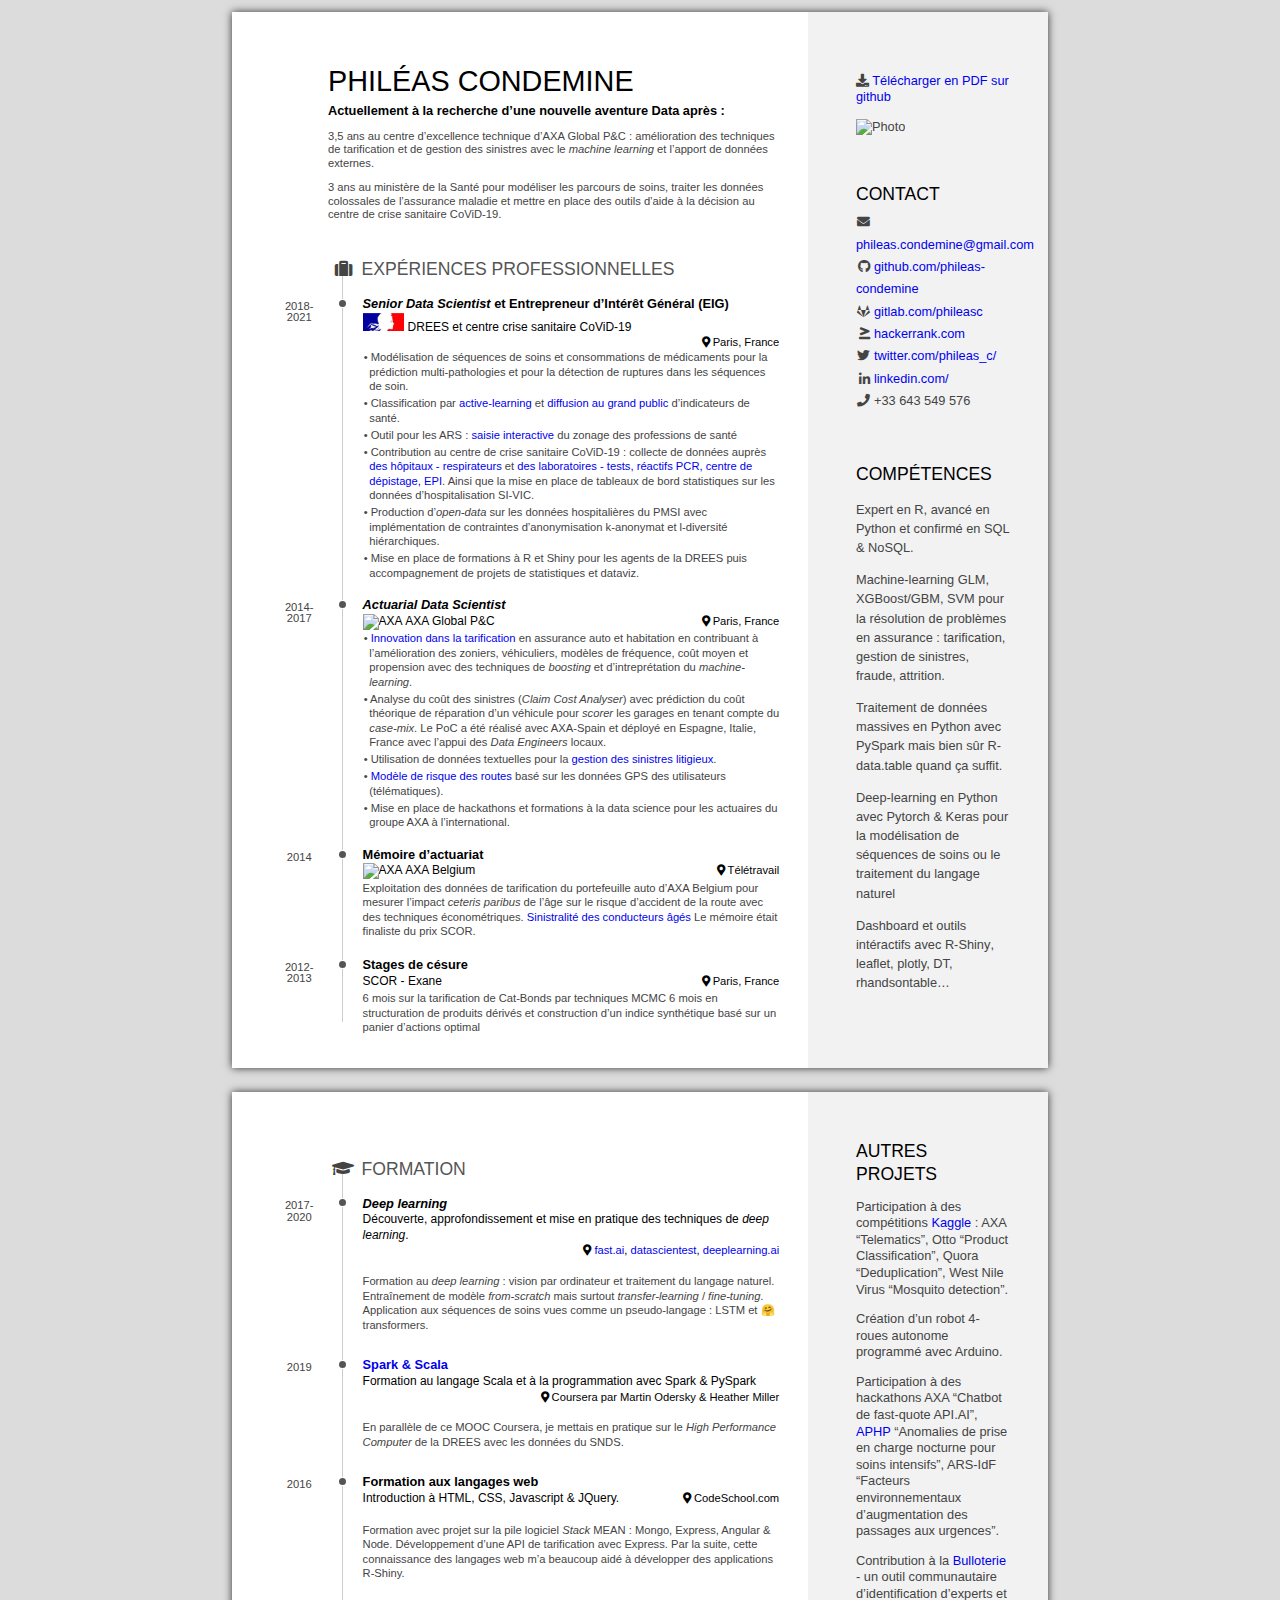
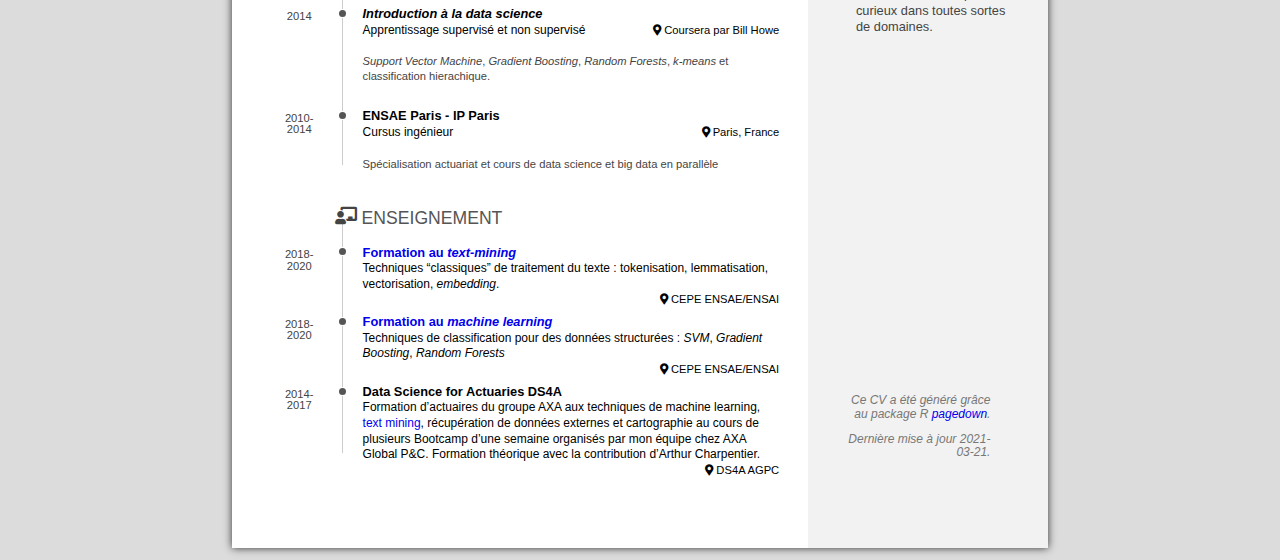
==== commit 4067e137: "improve contact section, reduce txt" ====
--- a/docs/docs/index.html
+++ b/docs/docs/index.html
@@ -7,7 +7,7 @@
     <meta name="viewport" content="width=device-width, initial-scale=1">
 
     <meta name="author" content="Phileas Condemine" />
-    <meta name="date" content="2021-03-20" />
+    <meta name="date" content="2021-03-21" />
     <title>Philéas CONDEMINE</title>
 
     
@@ -45,8 +45,8 @@
 <ul>
 <li><p><strong>Expert en R</strong>, <strong>avancé en Python</strong> et <strong>confirmé en SQL &amp; NoSQL</strong>.</p></li>
 <li><p>Machine-learning <strong>GLM, XGBoost/GBM, SVM</strong> pour la résolution de problèmes en assurance : tarification, gestion de sinistres, fraude, attrition.</p></li>
-<li><p>Traitement de données massives <strong>PySpark</strong> mais bien sûr <strong>R-data.table</strong> quand ça suffit.</p></li>
-<li><p>Deep-learning <strong>Pytorch &amp; Keras</strong> pour la modélisation de séquences de soins ou le traitement du langage naturel</p></li>
+<li><p>Traitement de données massives en Python avec <strong>PySpark</strong> mais bien sûr <strong>R-data.table</strong> quand ça suffit.</p></li>
+<li><p>Deep-learning en <strong>Python</strong> avec <strong>Pytorch &amp; Keras</strong> pour la modélisation de séquences de soins ou le traitement du langage naturel</p></li>
 <li><p>Dashboard et outils intéractifs avec <strong>R-Shiny</strong>, leaflet, plotly, DT, rhandsontable…</p></li>
 </ul>
 </div>
@@ -171,7 +171,7 @@
 <div id="disclaimer" class="section level2 aside">
 <h2>A propos de ce CV</h2>
 <p>Ce CV a été généré grâce au package R <a href="https://github.com/rstudio/pagedown"><strong>pagedown</strong></a>.</p>
-<p>Dernière mise à jour 2021-03-20.</p>
+<p>Dernière mise à jour 2021-03-21.</p>
 </div>
 </div>
 <div id="bside" class="section level1 aside extra-sidebar">
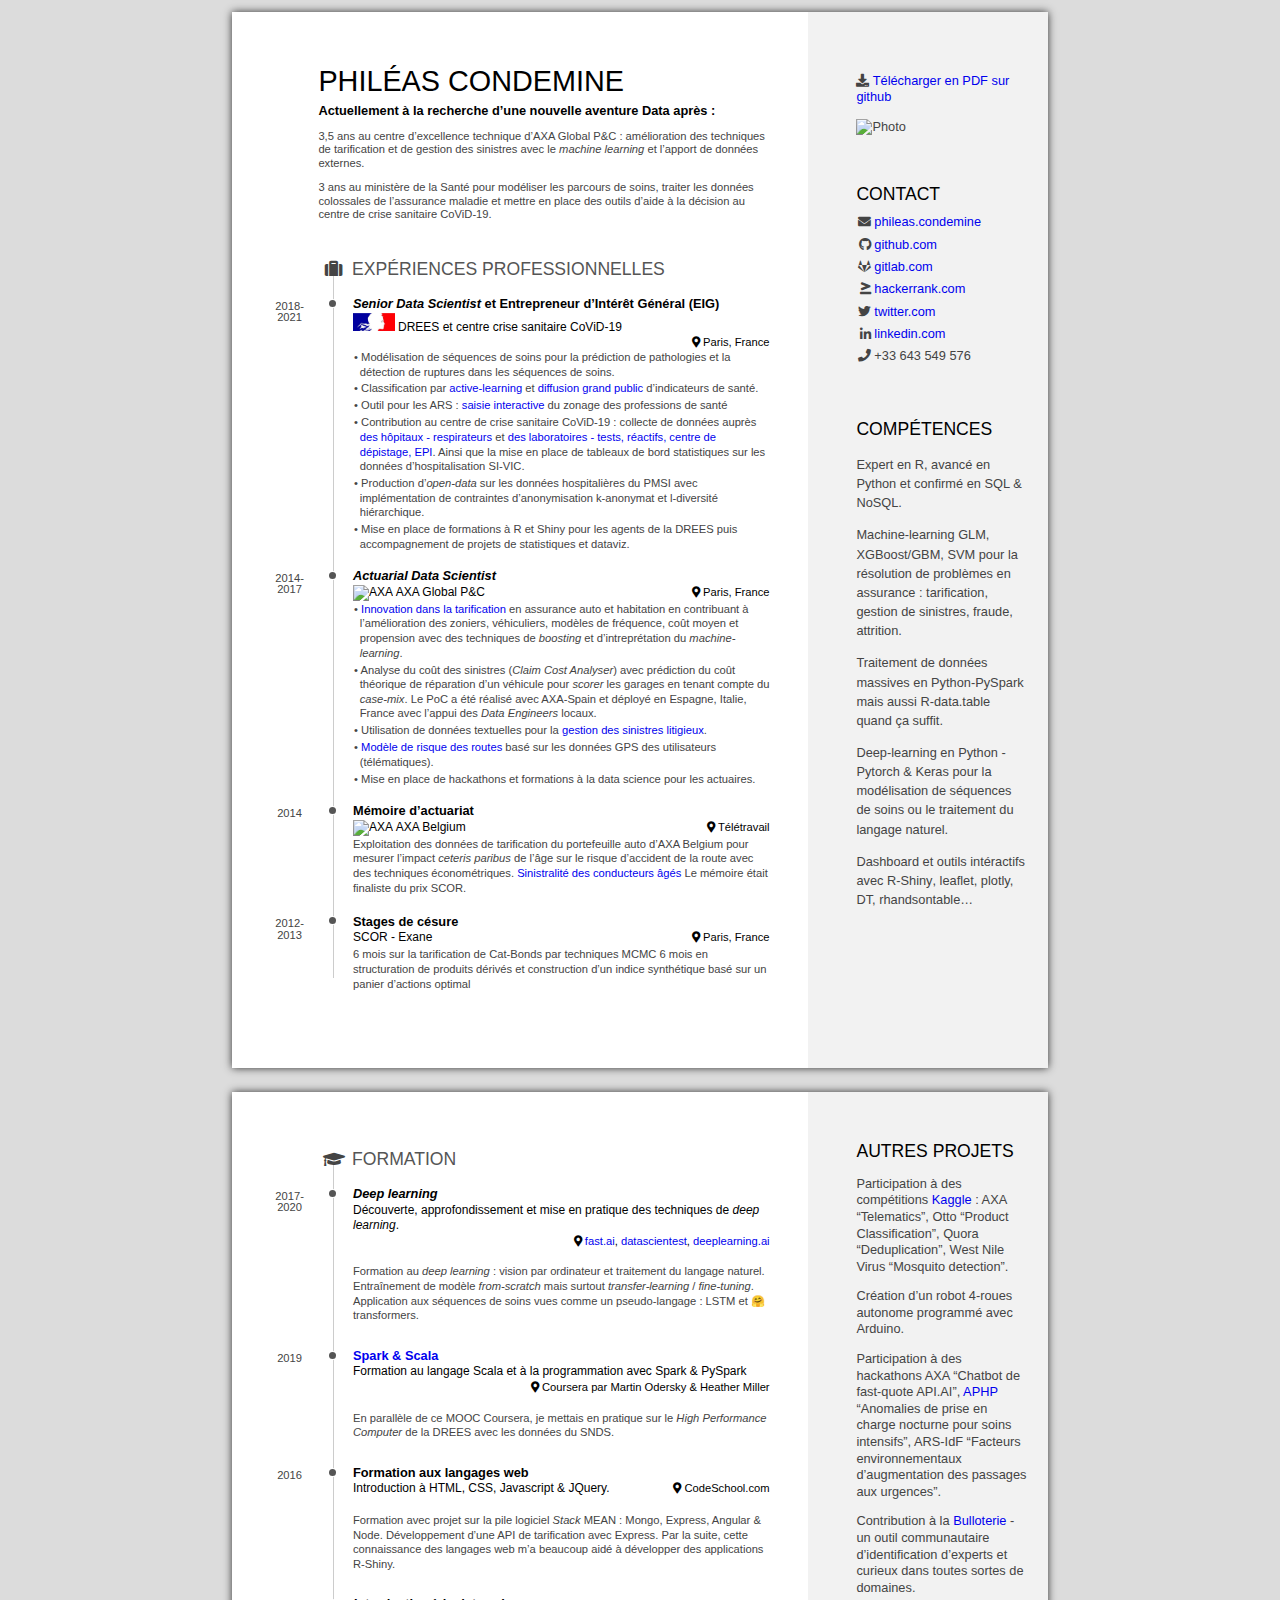
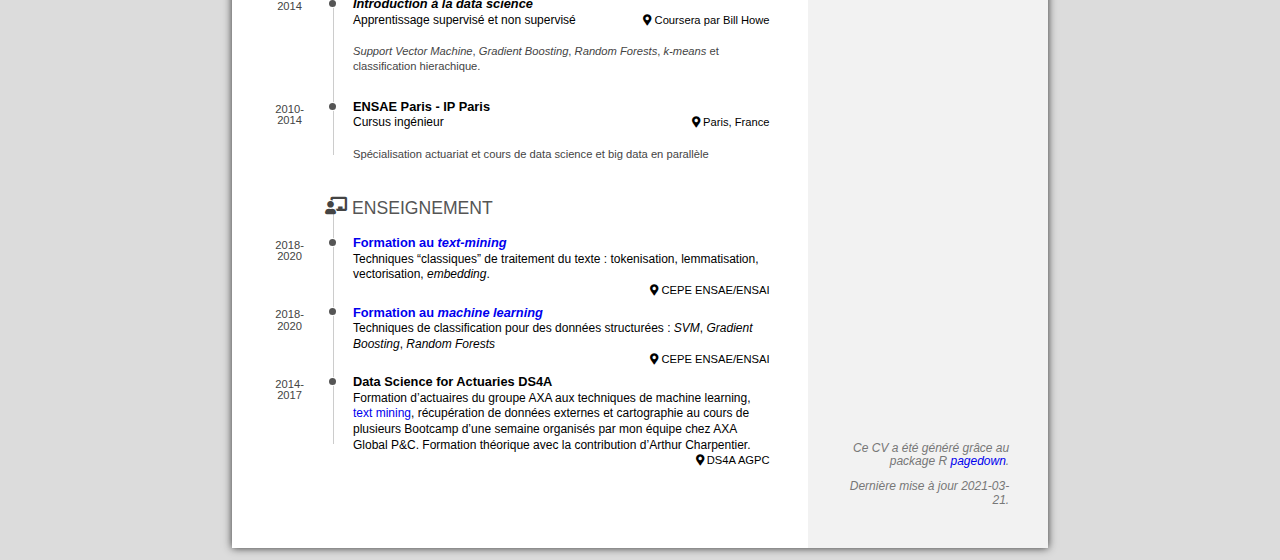
==== commit 8673c833: "update 2021-06-03" ====
--- a/docs/docs/index.html
+++ b/docs/docs/index.html
@@ -31,12 +31,12 @@
 <div id="contact" class="section level2">
 <h2>Contact</h2>
 <ul>
-<li><i class="fa fa-envelope"></i> <a href="mailto:phileas.condemine@gmail.com" class="email">phileas.condemine@gmail.com</a></li>
-<li><i class="fa fa-github"></i> <a href="https://github.com/phileas-condemine/">github.com/phileas-condemine</a></li>
-<li><i class="fa fa-gitlab"></i> <a href="https://gitlab.com/phileasc">gitlab.com/phileasc</a></li>
+<li><i class="fa fa-envelope"></i> <a href="mailto:phileas.condemine@gmail.com">phileas.condemine</a></li>
+<li><i class="fa fa-github"></i> <a href="https://github.com/phileas-condemine/">github.com</a></li>
+<li><i class="fa fa-gitlab"></i> <a href="https://gitlab.com/phileasc">gitlab.com</a></li>
 <li><i class="fas fa-greater-than-equal"></i> <a href="https://www.hackerrank.com/phileas_condemi1">hackerrank.com</a></li>
-<li><i class="fa fa-twitter"></i> <a href="https://twitter.com/phileas_c/">twitter.com/phileas_c/</a></li>
-<li><i class="fa fa-linkedin"></i> <a href="https://www.linkedin.com/in/phil%C3%A9as-condemine-6a46025a/">linkedin.com/</a></li>
+<li><i class="fa fa-twitter"></i> <a href="https://twitter.com/phileas_c/">twitter.com</a></li>
+<li><i class="fa fa-linkedin"></i> <a href="https://www.linkedin.com/in/phil%C3%A9as-condemine-6a46025a/">linkedin.com</a></li>
 <li><i class="fa fa-phone"></i> +33 643 549 576</li>
 </ul>
 </div>
@@ -45,8 +45,8 @@
 <ul>
 <li><p><strong>Expert en R</strong>, <strong>avancé en Python</strong> et <strong>confirmé en SQL &amp; NoSQL</strong>.</p></li>
 <li><p>Machine-learning <strong>GLM, XGBoost/GBM, SVM</strong> pour la résolution de problèmes en assurance : tarification, gestion de sinistres, fraude, attrition.</p></li>
-<li><p>Traitement de données massives en Python avec <strong>PySpark</strong> mais bien sûr <strong>R-data.table</strong> quand ça suffit.</p></li>
-<li><p>Deep-learning en <strong>Python</strong> avec <strong>Pytorch &amp; Keras</strong> pour la modélisation de séquences de soins ou le traitement du langage naturel</p></li>
+<li><p>Traitement de données massives en <strong>Python</strong>-<strong>PySpark</strong> mais aussi <strong>R-data.table</strong> quand ça suffit.</p></li>
+<li><p>Deep-learning en <strong>Python</strong> - <strong>Pytorch &amp; Keras</strong> pour la modélisation de séquences de soins ou le traitement du langage naturel.</p></li>
 <li><p>Dashboard et outils intéractifs avec <strong>R-Shiny</strong>, leaflet, plotly, DT, rhandsontable…</p></li>
 </ul>
 </div>
@@ -69,11 +69,11 @@
 <p>Paris, France</p>
 <p>2018-2021</p>
 <ul>
-<li><strong>Modélisation de séquences de soins</strong> et consommations de médicaments pour la prédiction multi-pathologies et pour la détection de ruptures dans les séquences de soin.</li>
-<li>Classification par <a href="https://github.com/phileas-condemine/tuto_tagging_indicateurs"><strong>active-learning</strong></a> et <a href="https://drees.shinyapps.io/Cartographie_des_indicateurs"><strong>diffusion au grand public</strong></a> d’indicateurs de santé.</li>
+<li><strong>Modélisation de séquences de soins</strong> pour la prédiction de pathologies et la détection de ruptures dans les séquences de soins.</li>
+<li>Classification par <a href="https://github.com/phileas-condemine/tuto_tagging_indicateurs"><strong>active-learning</strong></a> et <a href="https://drees.shinyapps.io/Cartographie_des_indicateurs"><strong>diffusion grand public</strong></a> d’indicateurs de santé.</li>
 <li>Outil pour les ARS : <a href="https://phileas-condemine.github.io/Zonage_ARS/"><strong>saisie interactive</strong></a> du zonage des professions de santé</li>
-<li>Contribution au <strong>centre de crise sanitaire CoViD-19</strong> : collecte de données auprès <a href="https://respirateurs.fabrique.social.gouv.fr/">des hôpitaux - respirateurs</a> et <a href="https://laboratoires.fabrique.social.gouv.fr/">des laboratoires - tests, réactifs PCR, centre de dépistage, EPI</a>. Ainsi que la mise en place de tableaux de bord statistiques sur les données d’hospitalisation SI-VIC.</li>
-<li>Production d’<em>open-data</em> sur les données hospitalières du PMSI avec implémentation de contraintes d’<strong>anonymisation</strong> k-anonymat et l-diversité hiérarchiques.</li>
+<li>Contribution au <strong>centre de crise sanitaire CoViD-19</strong> : collecte de données auprès <a href="https://respirateurs.fabrique.social.gouv.fr/">des hôpitaux - respirateurs</a> et <a href="https://laboratoires.fabrique.social.gouv.fr/">des laboratoires - tests, réactifs, centre de dépistage, EPI</a>. Ainsi que la mise en place de tableaux de bord statistiques sur les données d’hospitalisation SI-VIC.</li>
+<li>Production d’<em>open-data</em> sur les données hospitalières du PMSI avec implémentation de contraintes d’<strong>anonymisation</strong> k-anonymat et l-diversité hiérarchique.</li>
 <li>Mise en place de <strong>formations</strong> à <strong>R et Shiny</strong> pour les agents de la DREES puis accompagnement de projets de statistiques et dataviz.</li>
 </ul>
 </div>
@@ -87,7 +87,7 @@
 <li>Analyse du <strong>coût des sinistres</strong> (<em>Claim Cost Analyser</em>) avec prédiction du coût théorique de réparation d’un véhicule pour <em>scorer</em> les garages en tenant compte du <em>case-mix</em>. Le PoC a été réalisé avec AXA-Spain et déployé en Espagne, Italie, France avec l’appui des <em>Data Engineers</em> locaux.</li>
 <li>Utilisation de données textuelles pour la <a href="https://github.com/phileas-condemine/bodily_injury_atp">gestion des sinistres litigieux</a>.</li>
 <li><a href="http://www.ressources-actuarielles.net/C12574E200674F5B/0/AC55A21EEC4304E6C1257FB9001CA631">Modèle de risque des routes</a> basé sur les données GPS des utilisateurs (télématiques).</li>
-<li>Mise en place de hackathons et formations à la data science pour les actuaires du groupe AXA à l’international.</li>
+<li>Mise en place de hackathons et formations à la data science pour les actuaires.</li>
 </ul>
 </div>
 <div id="mémoire-dactuariat" class="section level3">
--- a/docs/docs/override.css
+++ b/docs/docs/override.css
@@ -1,7 +1,7 @@
 * {
   /* Override default margins*/
-  --pagedjs-margin-right: 0.2in;
-  --pagedjs-margin-left: 0.2in;
+  --pagedjs-margin-right: 0.1in;
+  --pagedjs-margin-left: 0.1in;
   --pagedjs-margin-top: 0.5in;
   --pagedjs-margin-bottom: 0.2in;
 }
@@ -14,6 +14,9 @@
 
 .aside {
   padding-top:0;
+  padding-bottom:10px;
+  padding-right:10px;
+  padding-left:10px;
 }
 
 
